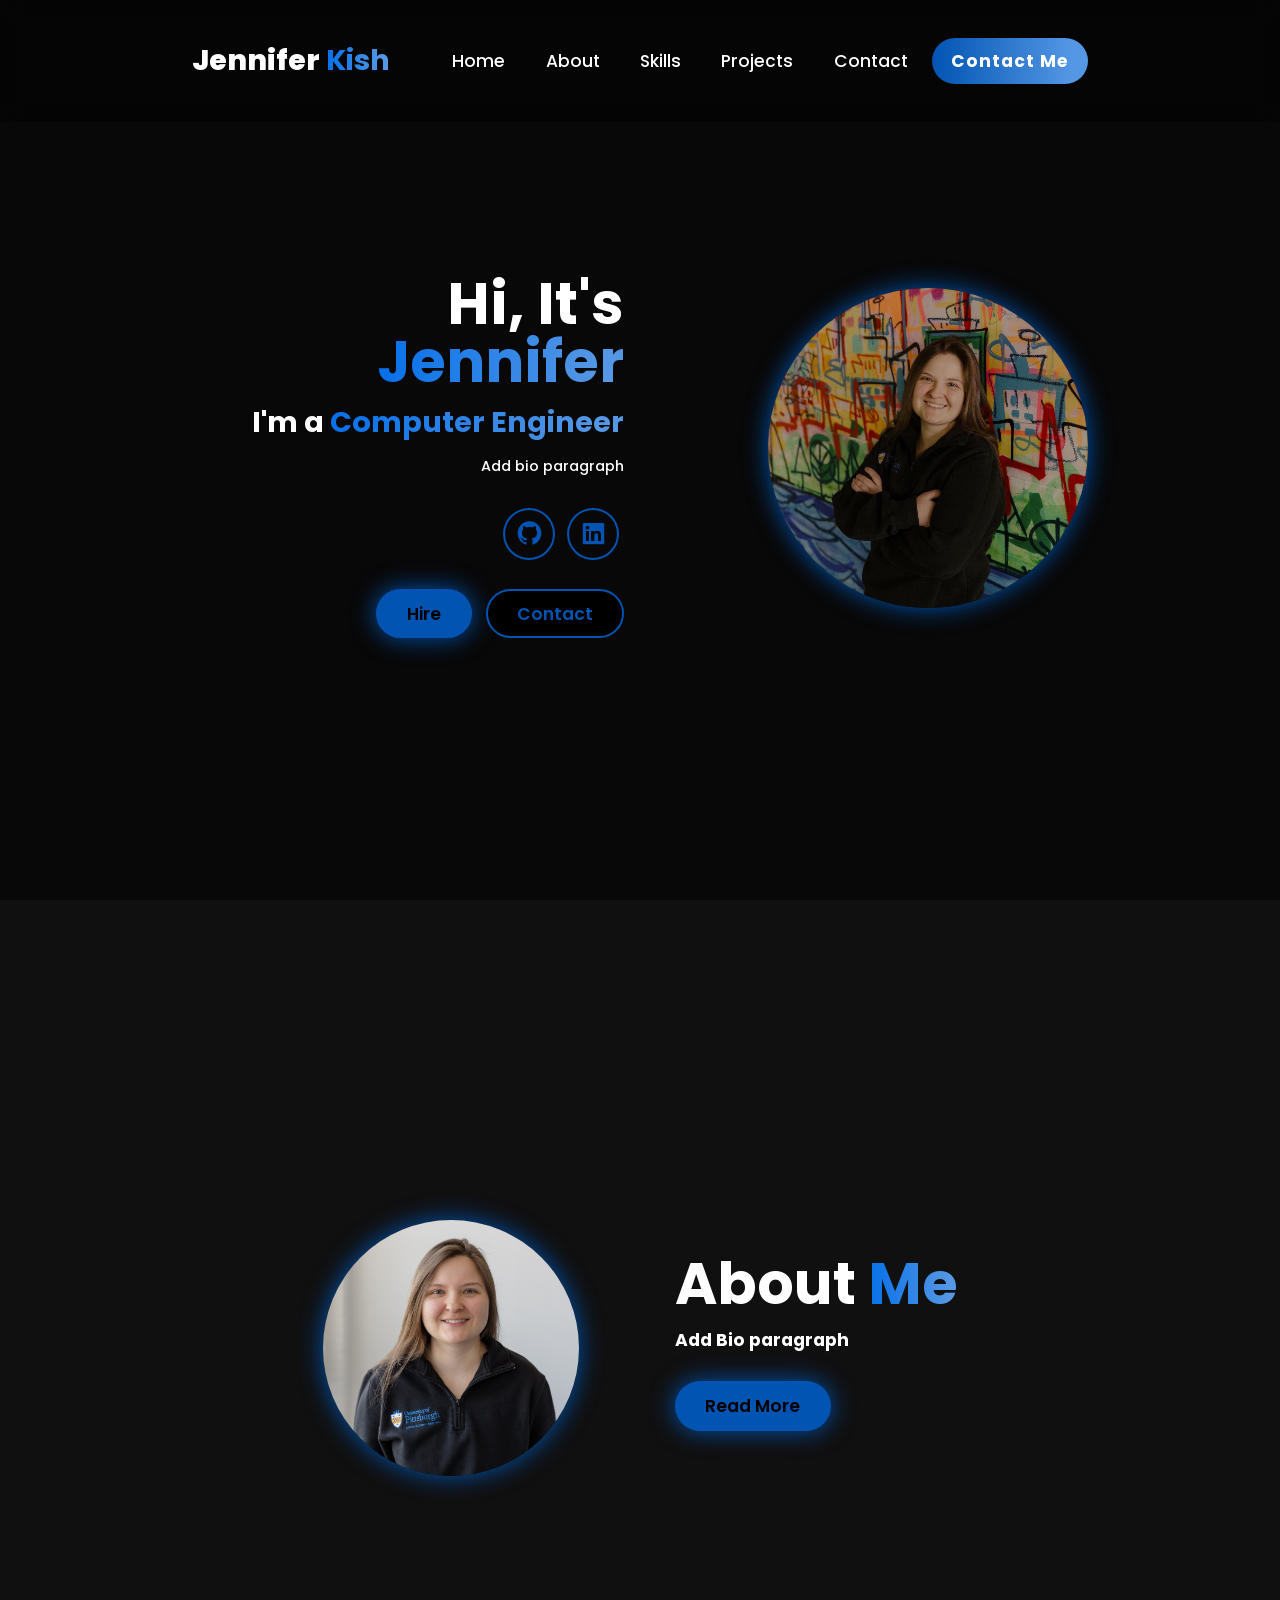
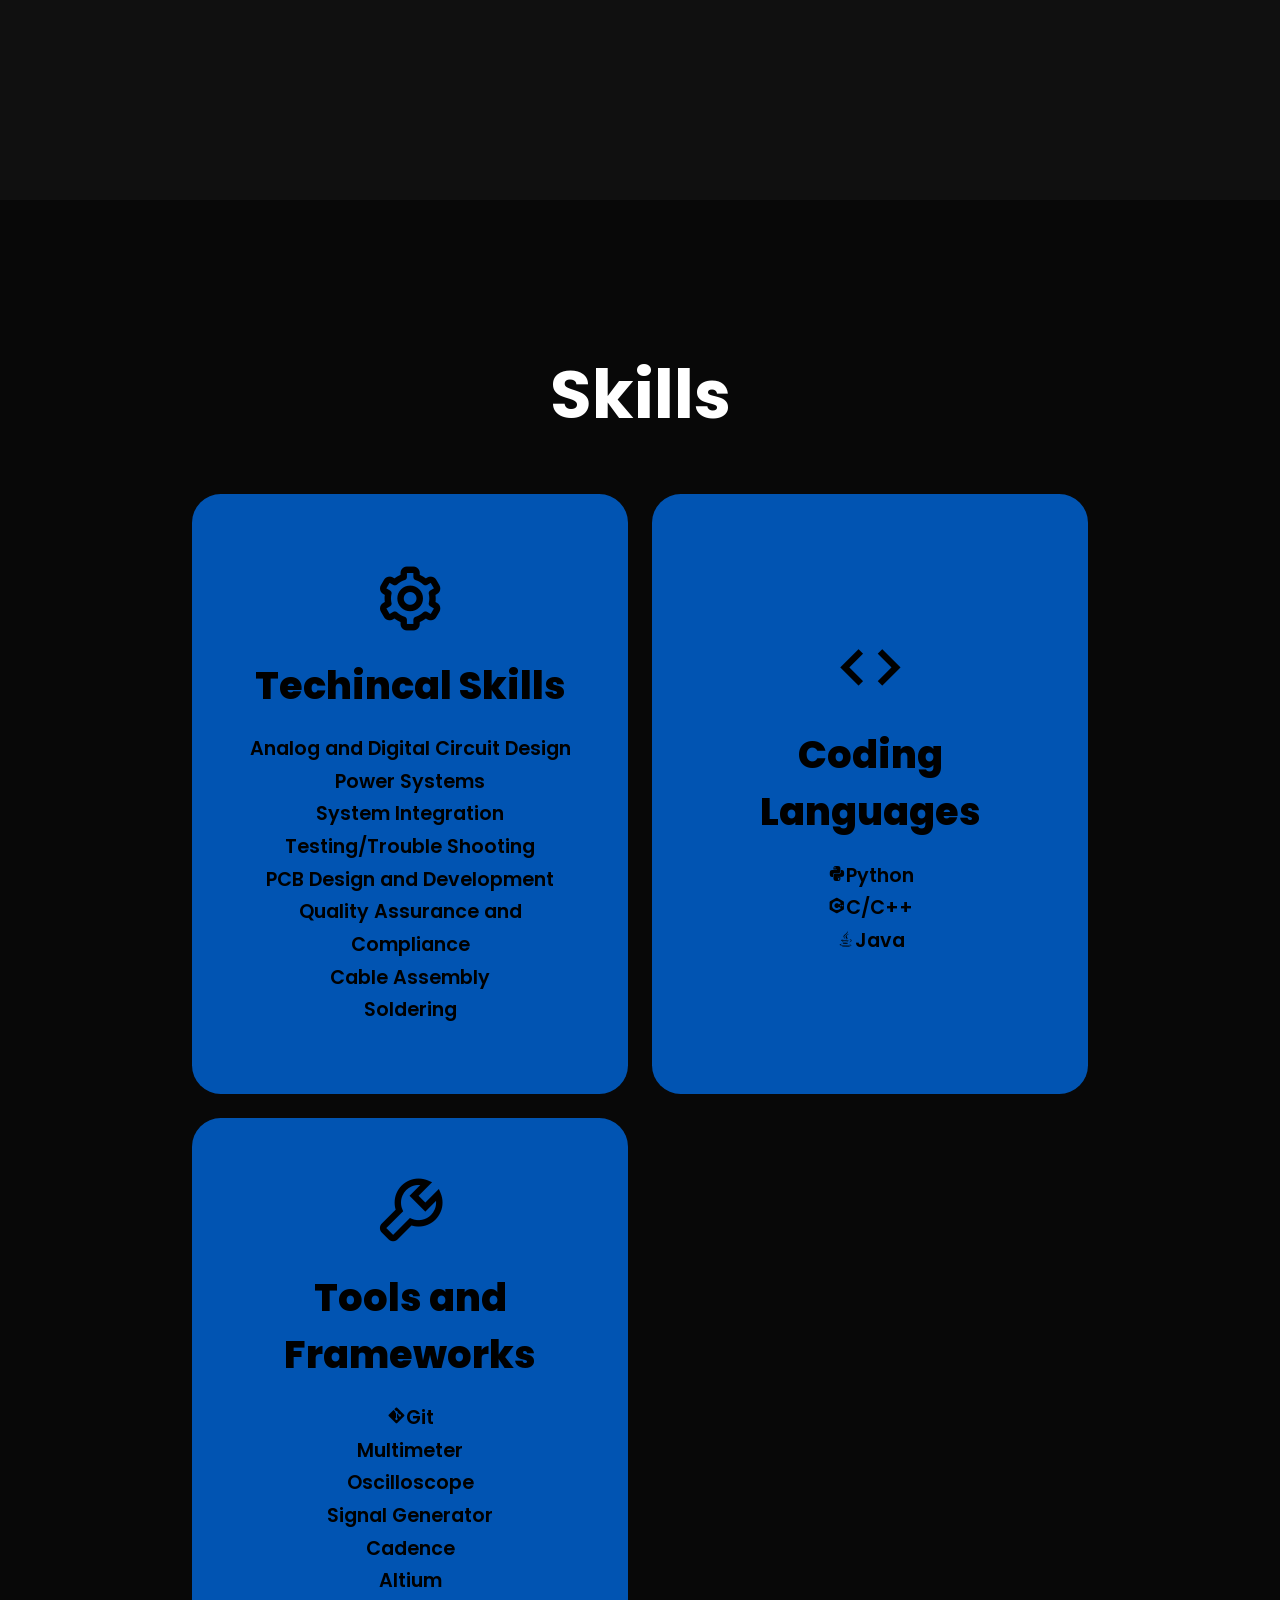
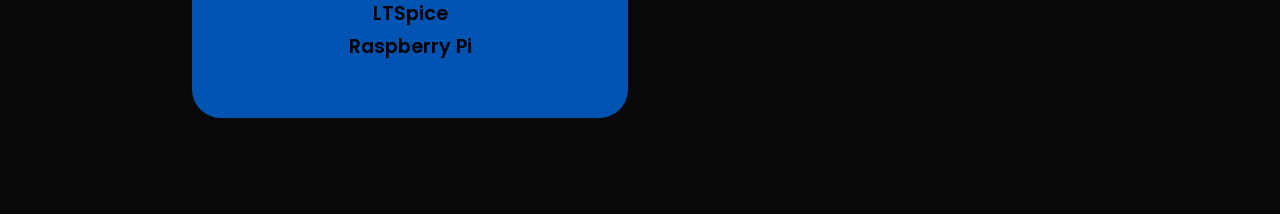
==== index.html @ a71c9233 "test" ====
<!DOCTYPE html>
<html lang="en">
  <head>
    <meta charset="UTF-8" />
    <meta name="viewport" content="width=device-width, initial-scale=1.0" />
    <title>Portfolio Website</title>
    <link rel="stylesheet" href="style.css" />
    <link
      href="https://unpkg.com/boxicons@2.1.4/css/boxicons.min.css"
      rel="stylesheet"
    />
    <link href='https://cdn.boxicons.com/3.0.6/fonts/basic/boxicons.min.css' rel='stylesheet'>
    <link href='https://cdn.boxicons.com/3.0.6/fonts/brands/boxicons-brands.min.css' rel='stylesheet'>
    <link rel="stylesheet" type="text/css" href="https://fonts.googleapis.com/css?family=Poppins" />
  </head>
  <body>

    <header class="header">

        <a href="#home" class="logo">
            Jennifer <span>Kish</span>
        </a>

        <i class="bx bx-menu" id="menu-icon"></i>

        <nav class="navbar">
            <a href="#home">Home</a>
            <a href="#about">About</a>
            <a href="#skills">Skills</a>
            <a href="#projects">Projects</a>
            <a href="#contact">Contact</a>
        </nav>

        <button class="gradient-btn">Contact Me</button>

    </header>

    <section class="home" id="home">
      <div class="home-content">
        <h1>Hi, It's <span>Jennifer</span></h1>
        <h3>
          I'm a <span>Computer Engineer</span>
        </h3>
        <p>Add bio paragraph</p>


        <div class="social-icons">
          <a href="#">
            <i class="bx bxl-github"></i>
          </a>

          <a href="#">
            <i class="bx bxl-linkedin-square"></i>
          </a>
        </div>

        <div class="btn-group">
          <a href="#" class="btn">Hire</a>
          <a href="#contact" class="btn">Contact</a>
        </div>
      </div>

      <div class="home-img">
        <img src="profile.jpeg" alt="">
      </div>

    </section>

    <section class="about" id="about">

      <div class="about-img">
        <img src="image2.JPG" alt="">
      </div>

      <div class="about-content">
        <h2>About <span>Me</span></h2>
        <p>Add Bio paragraph</p>
        <a href="#" class="btn">Read More</a>
      </div>
    </section>

    <section class="skills" id="skills">

      <h2 class="heading">Skills</h2>

      <div class="skills-container">
        <div class="skills-box">
          <div class="skills-info">
            <i class="bx bx-cog"></i>
            <h4>Techincal Skills</h4>
            <p>Analog and Digital Circuit Design</p>
            <p>Power Systems</p>
            <p>System Integration</p>
            <p>Testing/Trouble Shooting</p>
            <p>PCB Design and Development</p>
            <p>Quality Assurance and Compliance</p>
            <p>Cable Assembly</p>
            <p>Soldering</p>
          </div>
        </div>

        <div class="skills-box">
          <div class="skills-info">
            <i class="bx bx-code"></i>
            <h4>Coding Languages</h4>
            <p><ip class="bx bxl-python"></ip>Python</p>
            <p><ip class="bx bxl-c-plus-plus"></ip>C/C++</p>
            <p><ip class="bx bxl-java"></ip>Java</p>
          </div>
        </div>

        <div class="skills-box">
          <div class="skills-info">
            <i class="bx bx-wrench"></i>
            <h4>Tools and Frameworks</h4>
            <p><ip class="bx bxl-git"></ip>Git</p>
            <p><ip class="bx bx-bolt-square"></ip>Multimeter</p>
            <p><ip class="bx bx-waveform"></ip>Oscilloscope</p>
            <p><ip class="bx bx-sine-wave"></ip>Signal Generator</p>
            <p><ip class="bx bx-circuit-board"></ip>Cadence</p>
            <p><ip class="bx bx-circuit-board"></ip>Altium</p>
            <p><ip class="bx bxs-play"></ip>LTSpice</p>
            <p><ip class="bx bxl-raspberry"></ip>Raspberry Pi</p>
          </div>
        </div>

      </div>
    </section>

    <script src="script.js"></script>
  </body>
</html>
---- style.css ----
* {
  margin: 0;
  padding: 0;
  box-sizing: border-box;
  text-decoration: none;
  scroll-behavior: smooth;
  font-family: "Poppins";
  font-weight: bold;
}
:root {
  --bg-color: #080808;
  --second-bg-color: #101010;
  --text-color: white;
  --main-color: #0154b2;
}
html {
  font-size: 60%;
  overflow-x: hidden;
}
body{
    background: var(--bg-color);
    color: var(--text-color);
}

.header{
    position: fixed;
    width: 100%;
    top: 0;
    left: 0;
    padding: 4rem 15%;
    background: rgba(0, 0, 0, 0.3);
    backdrop-filter: blur(10px);
    display: flex;
    justify-content: space-between;
    align-items: center;
    z-index: 1000;
}

#menu-icon{
    font-size: 3.5rem;
    color: var(--main-color);
    display: none;
}

.logo{
    font-size: 3rem;
    color: var(--text-color);
    font-weight: 800;
    cursor: pointer;
    transition: 0.3s ease-in-out;
}

.logo:hover{
    transform: scale(1.1);
}

span{
    background: linear-gradient(
        270deg,
        #5497e4 10%,
        #0670e9 100%
    );
    background-clip: text;
    color: transparent;
}

.navbar a{
    font-size: 1.8rem;
    color: var(--text-color);
    margin-left: 4rem;
    font-weight: 500;
    transition: 0.3s ease-in-out;
    border-bottom: 3px solid transparent;
}

.navbar a:hover{
    color: var(--main-color);
    border-bottom: 3px solid var(--main-color);
}

.gradient-btn{
    font-size: 1.8rem;
    padding: 1rem 2rem;
    border-radius: 3rem;
    background: linear-gradient(
        270deg,
        #5497e4 10%,
        #0154b2 100%
    );
    letter-spacing: 1px;
    cursor: pointer;
    transition: 0.3s ease-in-out;
    color: white;
    border: none;
    text-wrap: nowrap;
}

.gradient-btn:hover{
    transform: scale(1.05);
}


section{
    min-height: 100vh;
    padding: 10rem 15%;
}

.home{
    display: flex;
    align-items: center;
    justify-content: center;
    gap: 15rem;
}

.home-content{
    display: flex;
    flex-direction: column;
    align-items: flex-end;
    text-align: right;
}

.home-content h1{
    font-size: 6rem;
    font-weight: 700;
    margin-top: 1.5rem;
    line-height: 1;
}

.home-content h3{
    margin: 1rem 0;
    font-size: 3rem;
}

.home-content p{
    font-size: 1.5rem;
    font-weight: 500;
    line-height: 1.8;
}

.home-img img{
    width: 25vw;
    border-radius: 50%;
    box-shadow: 0 0 25px var(--main-color);
    transition: 0.4s ease-in-out;
}

.home-img img:hover{
    box-shadow: 0 0 25px var(--main-color),
                0 0 50px var(--main-color),
                0 0 100px var(--main-color);
}

.social-icons a{
    display: inline-flex;
    justify-content: center;
    align-items: center;
    font-size: 3rem;
    padding: 1rem;
    background: transparent;
    border: 2px solid var(--main-color);
    border-radius: 50%;
    color: var(--main-color);
    margin: 3rem 0.5rem;
    transition: 0.3s ease-in-out;
}

.social-icons a:hover{
    color: var(--main-color);
    background-color: var(--main-color);
    transform: scale(1.2)translate(-5px);
    box-shadow: 0 0 25px var(--main-color);
}

.btn-group{
    display: flex;
    gap: 1.5rem;
}

.btn{
    display: inline-block;
    padding: 1rem 3rem;
    background-color: var(--main-color);
    box-shadow: 0 0 25px var(--main-color);
    border-radius: 3rem;
    font-size: 1.8rem;
    color: black;
    border: 2px solid transparent;
    font-weight: 600;
    transition: 0.3s ease-in-out;
}

.btn:hover{
    transform: scale(1.05);
    box-shadow: 0 0 25px var(--main-color),
                0 0 50px var(--main-color);
}

.btn-group a:nth-of-type(2){
    background-color: black;
    color: var(--main-color);
    border: 2px solid var(--main-color);
    box-shadow: 0 0 25px transparent;
}

.btn-groupa:nth-of-type(2):hover{
    box-shadow: 0 0 25px var(--main-color);
    background-color: var(--main-color);
    color: black;
}

.about{
    display: flex;
    justify-content: center;
    align-items: center;
    gap: 10rem;
    background-color: var(--second-bg-color);

}

.about-img img{
    width: 20vw;
    border-radius: 50%;
    box-shadow: 0 0 25px var(--main-color);
    transition: 0.4s ease-in-out;
}

.about-img img:hover{
    box-shadow: 0 0 25px var(--main-color),
                0 0 50px var(--main-color),
                0 0 100px var(--main-color);
}

.about-content h2{
    font-size: 6rem;
    text-align: left;
}

.about-content p{
    font-size: 1.8rem;
}

.about-content .btn{
    margin: 3rem 0;
}

::-webkit-scrollbar{
    width: 15px;
}

::-webkit-scrollbar-thumb{
    background-color: var(--main-color);
}

::-webkit-scrollbar-track{
    background-color: var(--bg-color);
}

.heading{
    text-align: center;
    font-size: 7rem;
    margin: 5rem 0;
}

.skills{
    background-color: var(--bg-color);
    color: black;
}

.skills h2{
    color: var(--text-color);
}

.skills-container{
    display: grid;
    grid-template-columns: repeat(auto-fit, minmax(300px, 1fr));
    align-items: center;
    gap: 2.5rem;
}

.skills-box{
    display: flex;
    justify-content: center;
    align-items: center;
    background-color: var(--main-color);
    height: 600px;
    border-radius: 3rem;
    cursor: pointer;
    border: 5px solid transparent;
    transition: 0.4s ease-in-out;
}

.skills-box:hover{
    background: var(--second-bg-color);
    color: var(--main-color);
    border: 5px solid var(--main-color);
    transform: scale(1.03);
}

.skills-info{
    display: flex;
    flex-direction: column;
    text-align: center;
    justify-content: center;
    align-items: center;
    padding: 5rem;
}

.skills-info h4{
    font-size: 4rem;
    margin: 2rem 0;
    font-weight: 800;
}

.skills-info p{
    font-size: 2rem;
    font-weight: 600;
    line-height: 1.7;
}

.skills-info i{
    font-size: 8rem;
}

.skills-info ip{
    font-size: 2rem;
}
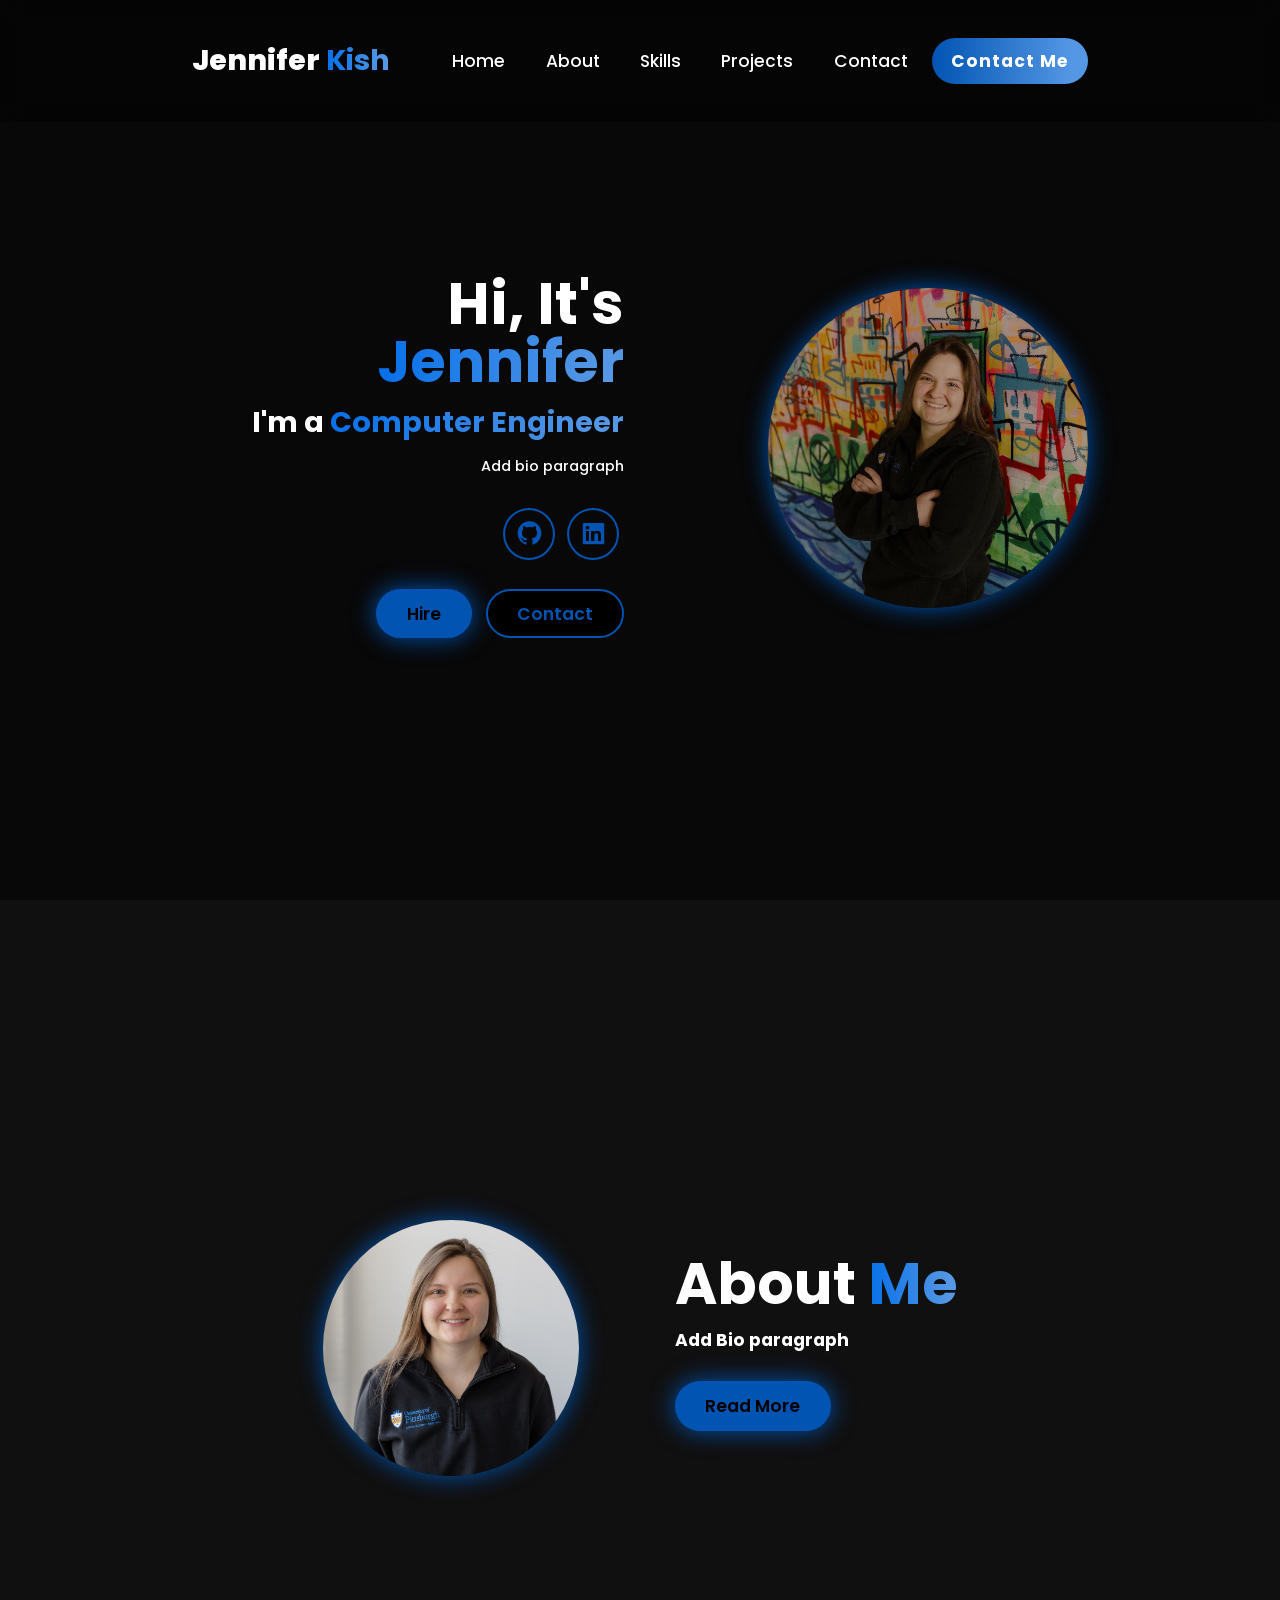
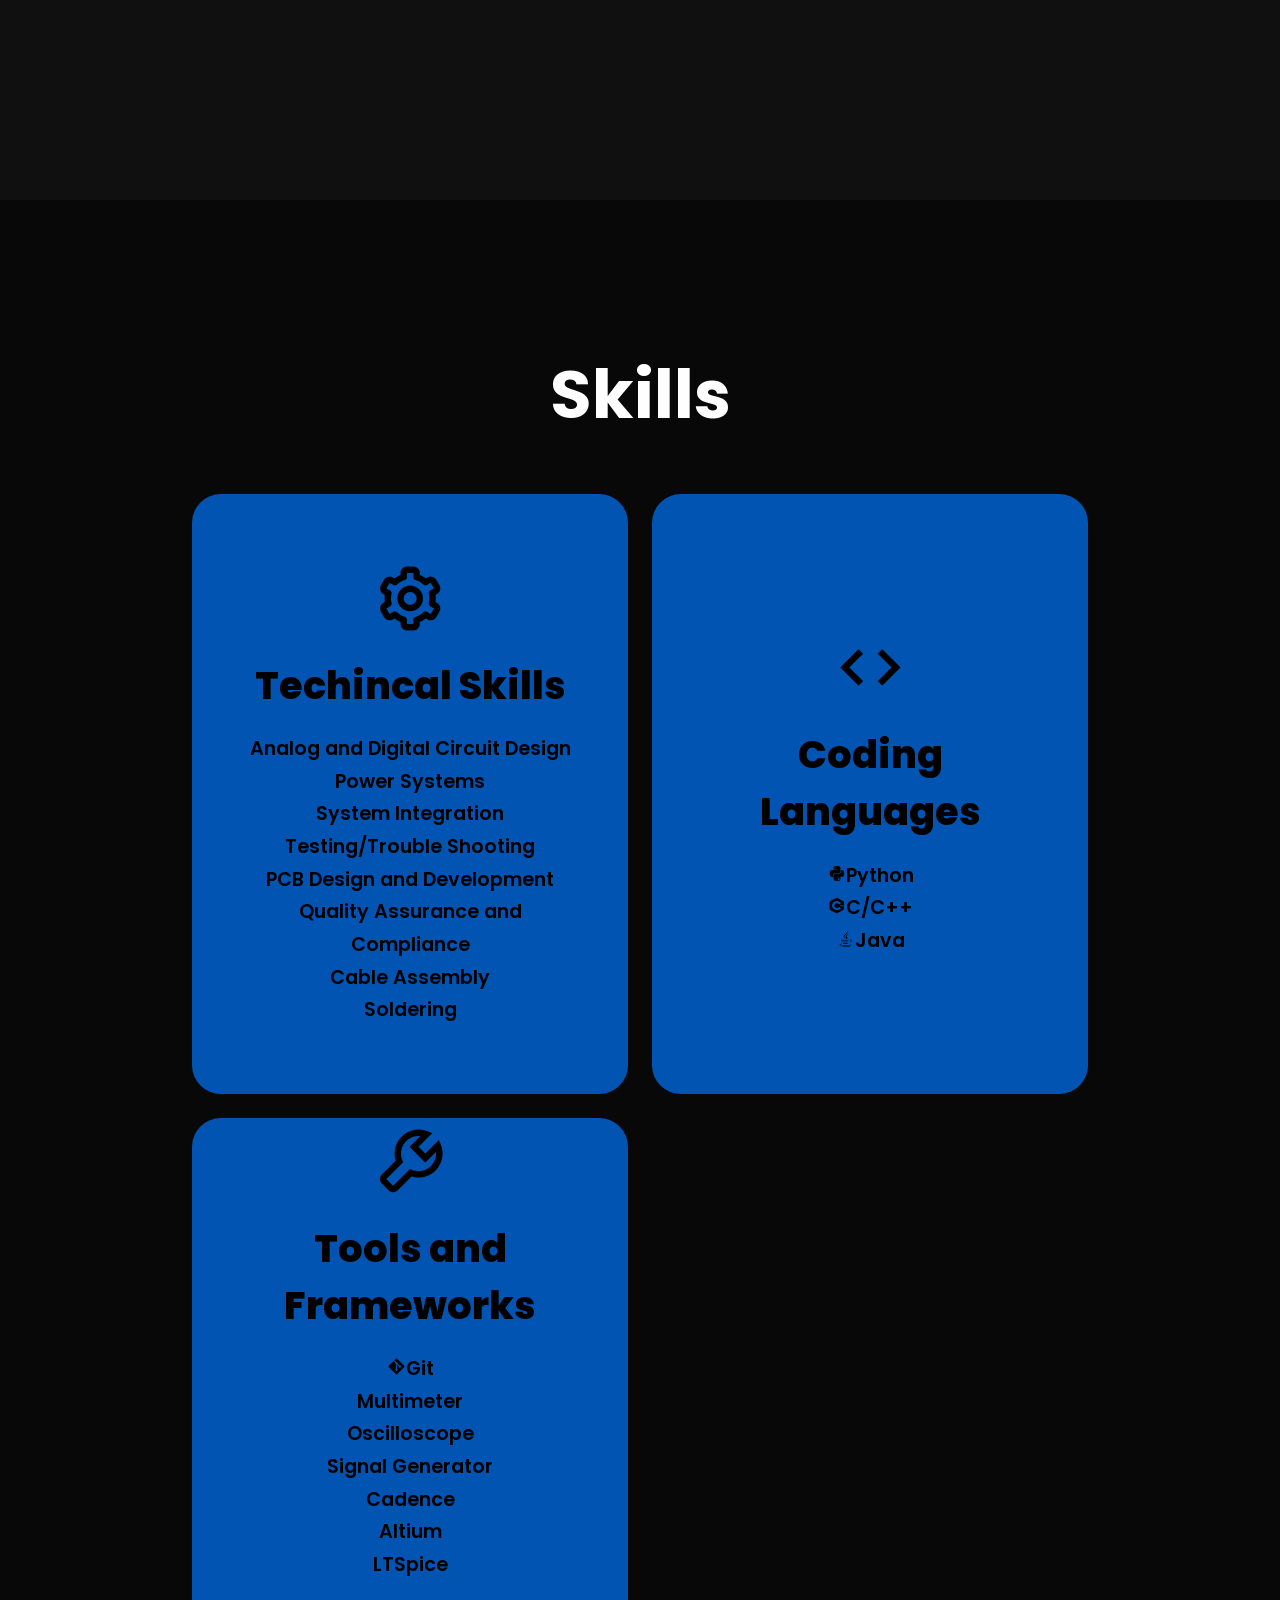
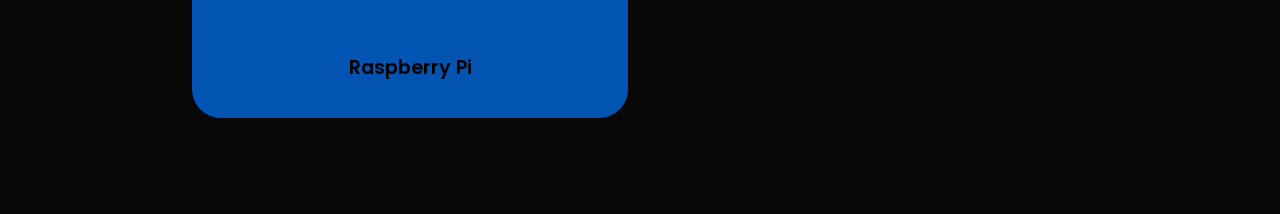
==== commit 41971b0f: "icon" ====
--- a/index.html
+++ b/index.html
@@ -120,7 +120,7 @@
             <p><ip class="bx bx-circuit-board"></ip>Cadence</p>
             <p><ip class="bx bx-circuit-board"></ip>Altium</p>
             <p><ip class="bx bxs-play"></ip>LTSpice</p>
-            <p><ip class="bx bxl-raspberry"></ip>Raspberry Pi</p>
+            <p><i class="bxl bx-rasberry-pi"></i>Raspberry Pi</p>
           </div>
         </div>
 
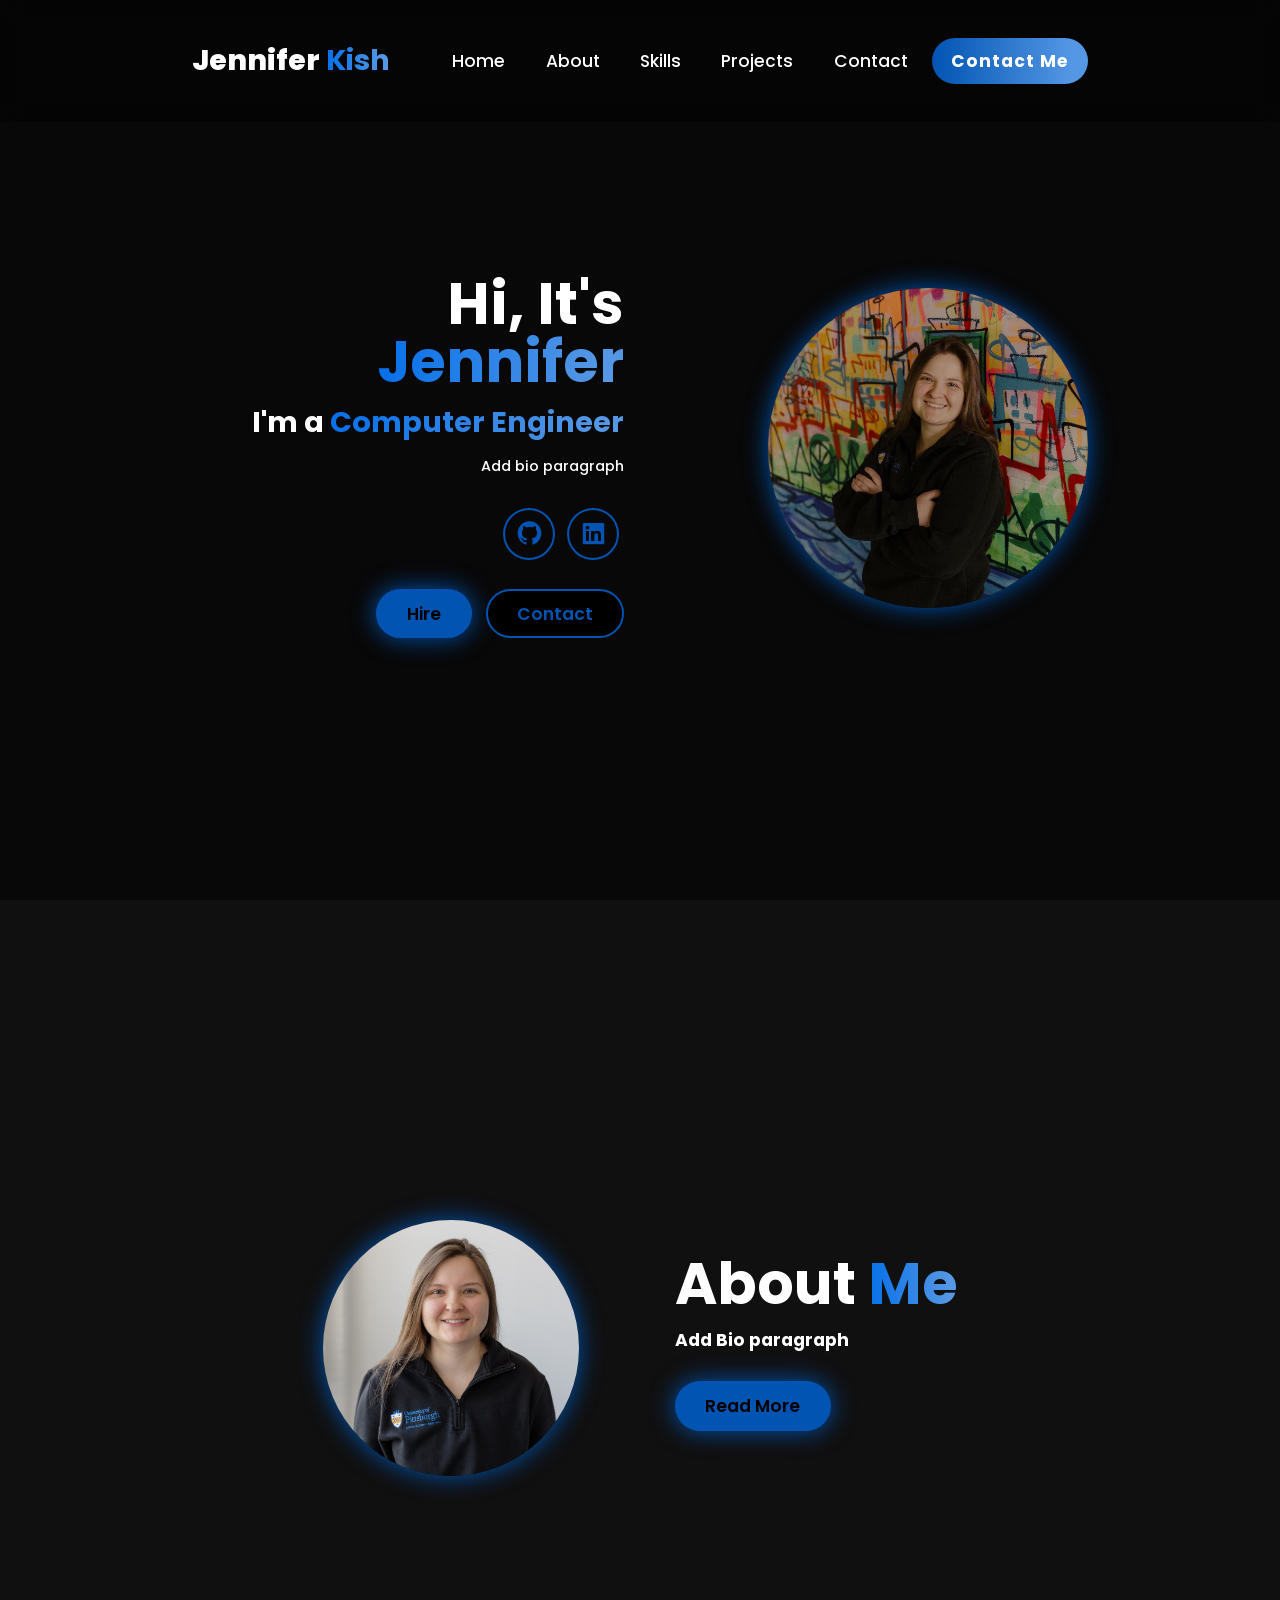
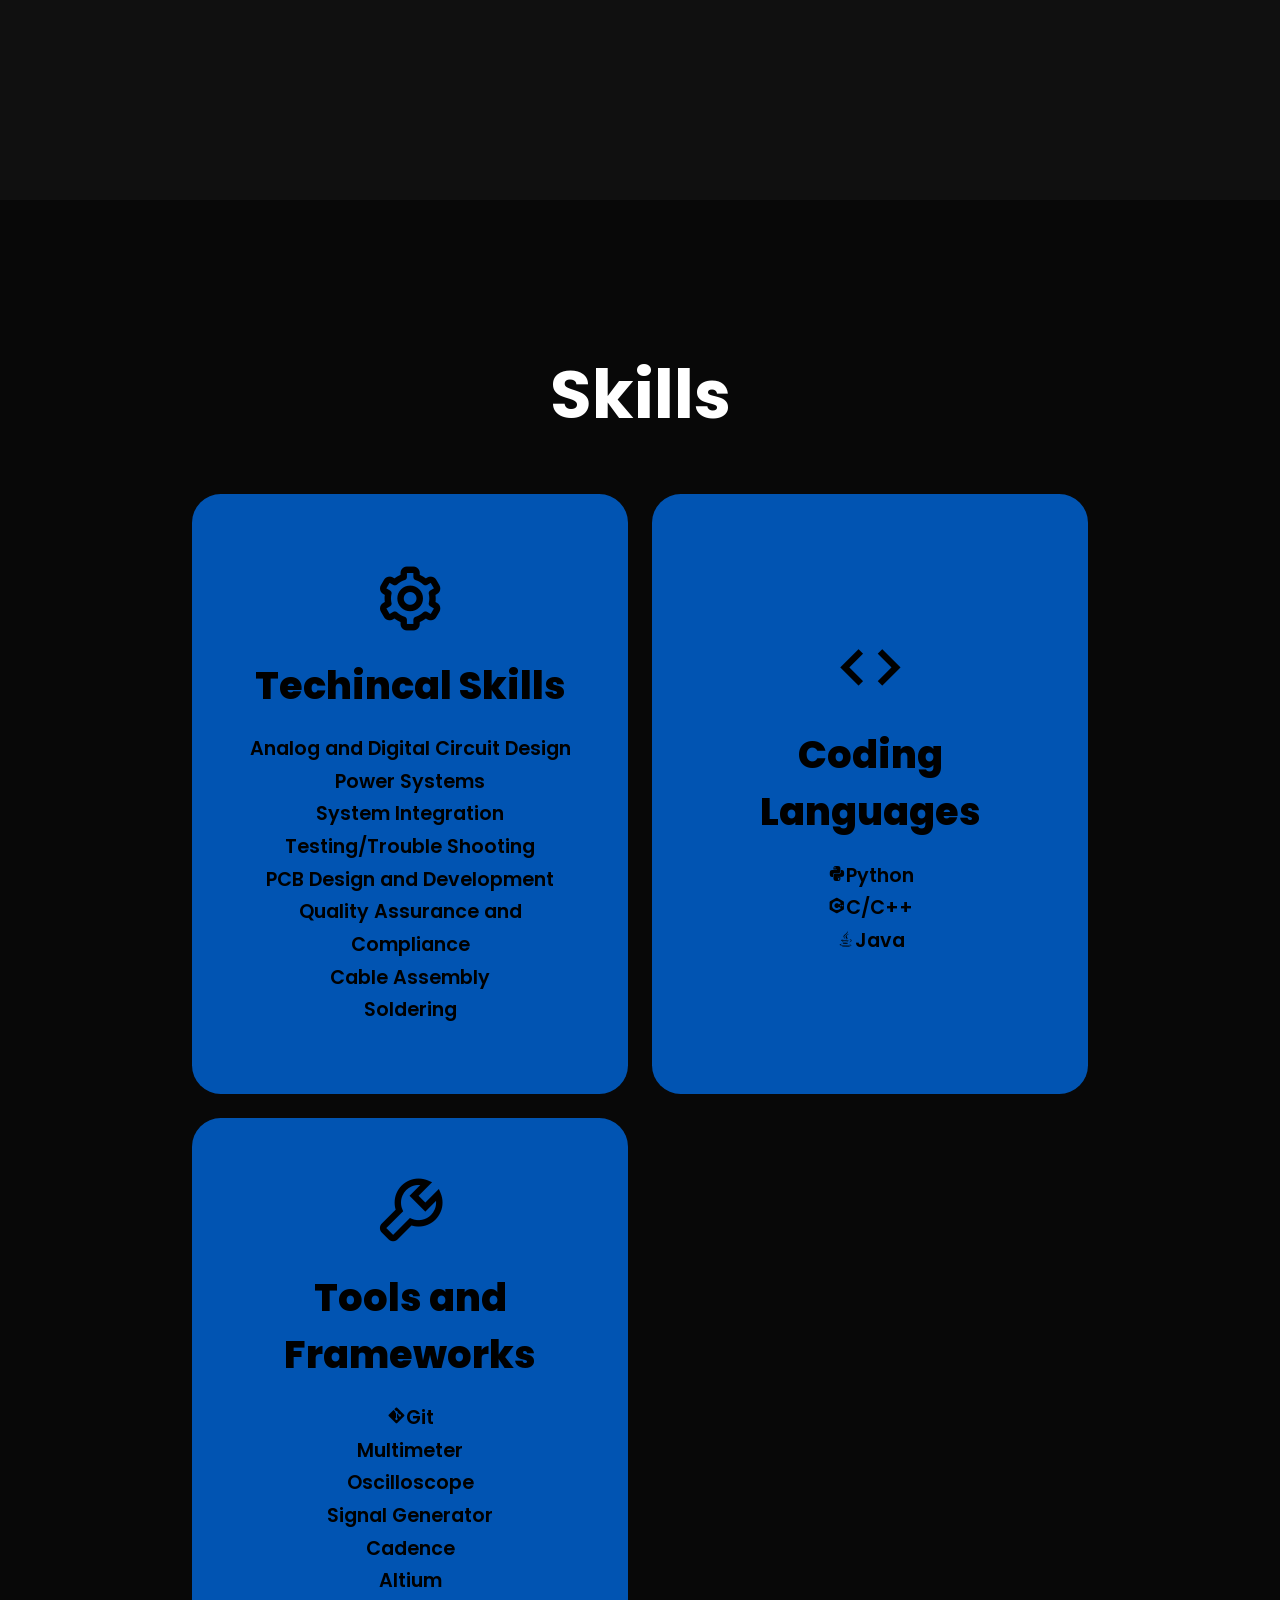
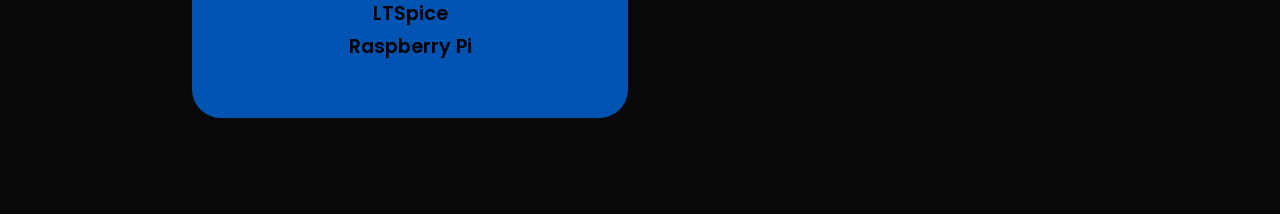
==== commit 1086ae1d: "pi icon" ====
--- a/index.html
+++ b/index.html
@@ -120,7 +120,7 @@
             <p><ip class="bx bx-circuit-board"></ip>Cadence</p>
             <p><ip class="bx bx-circuit-board"></ip>Altium</p>
             <p><ip class="bx bxs-play"></ip>LTSpice</p>
-            <p><i class="bxl bx-rasberry-pi"></i>Raspberry Pi</p>
+            <p><ip class="bxl bx-rasberry-pi"></ip>Raspberry Pi</p>
           </div>
         </div>
 
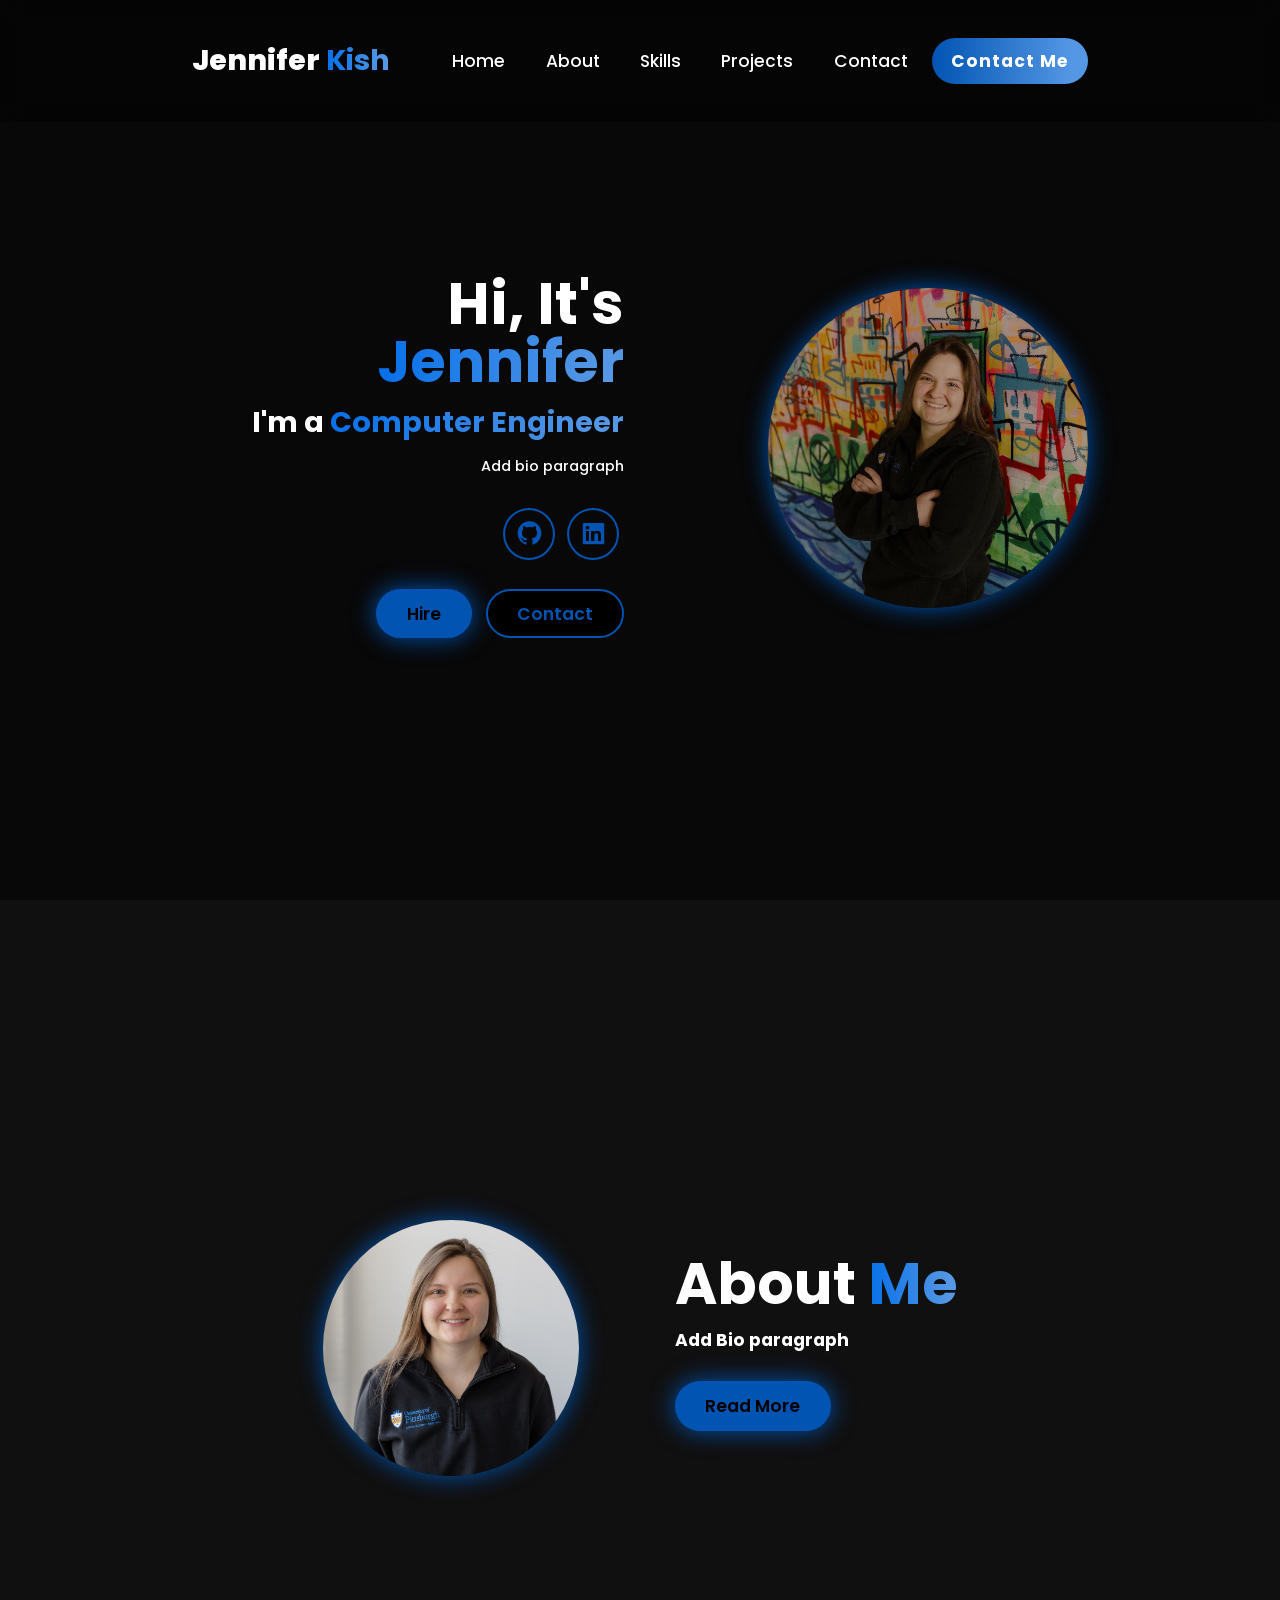
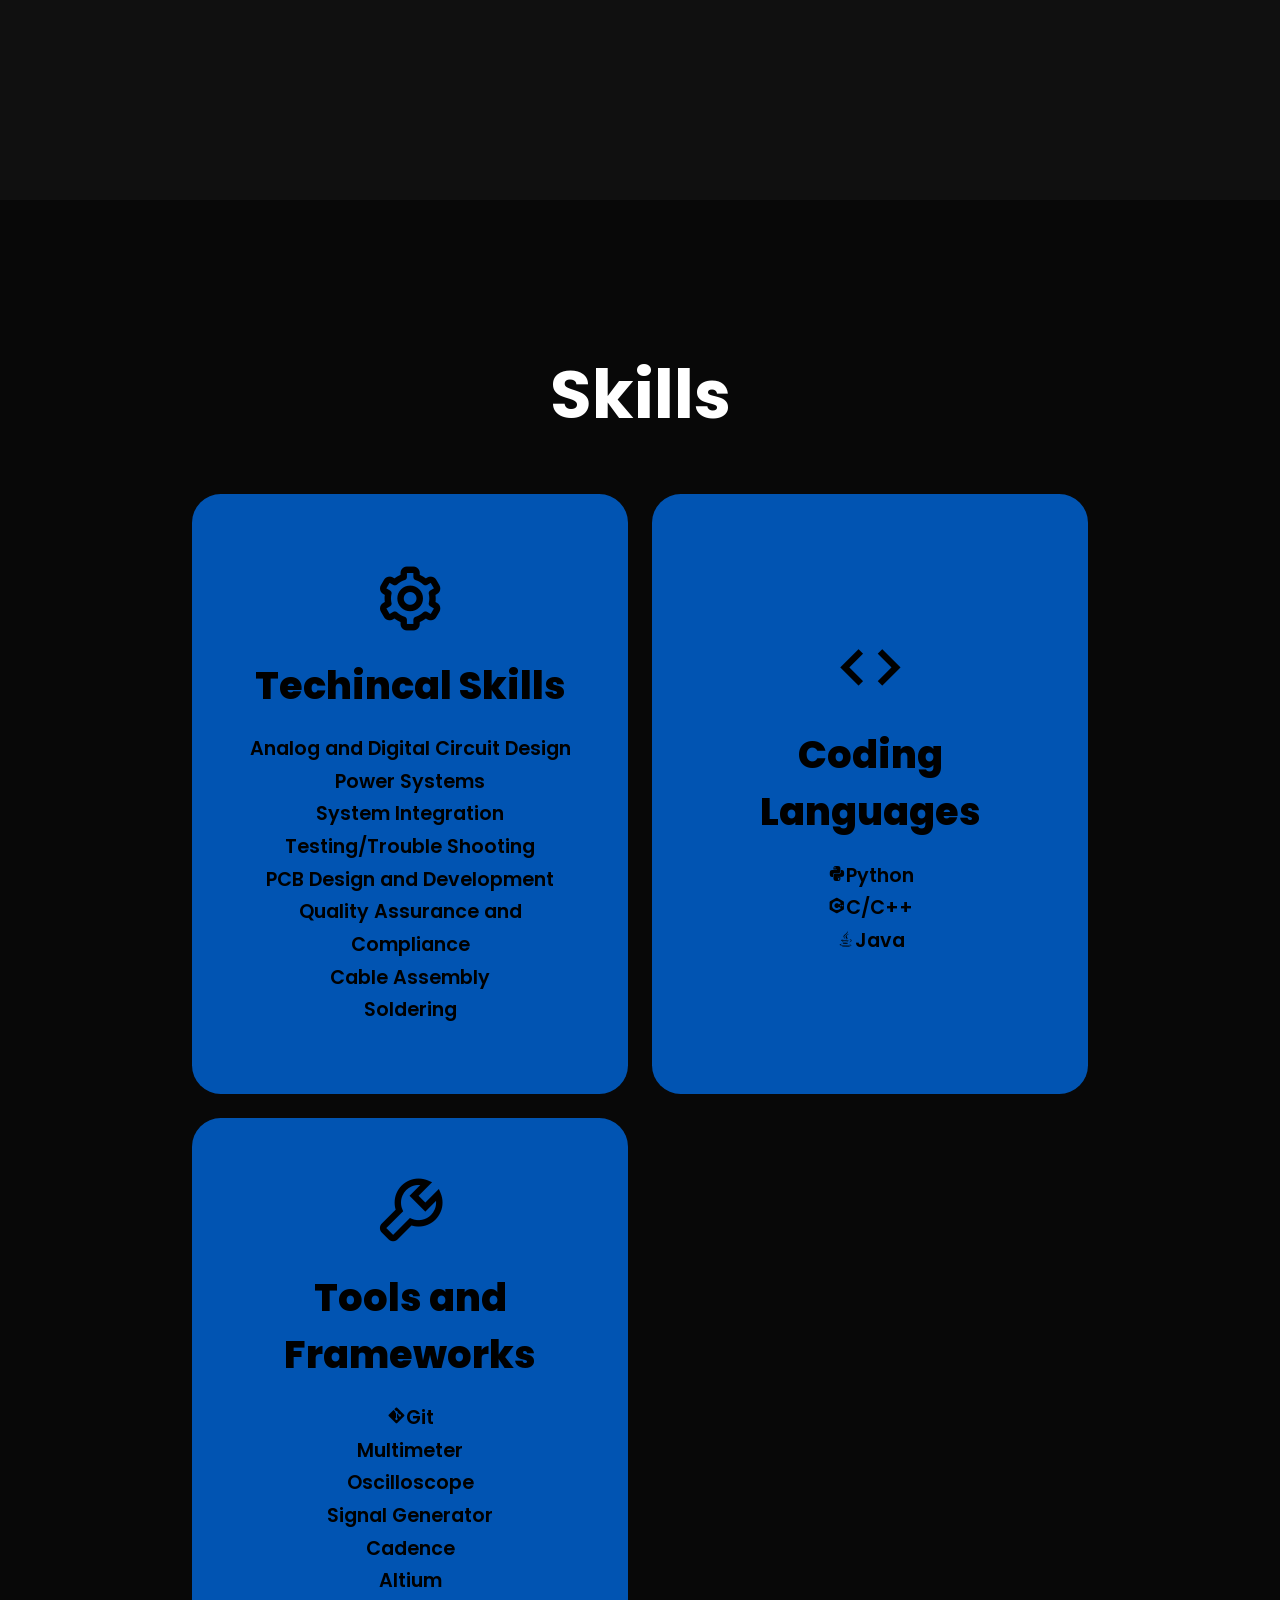
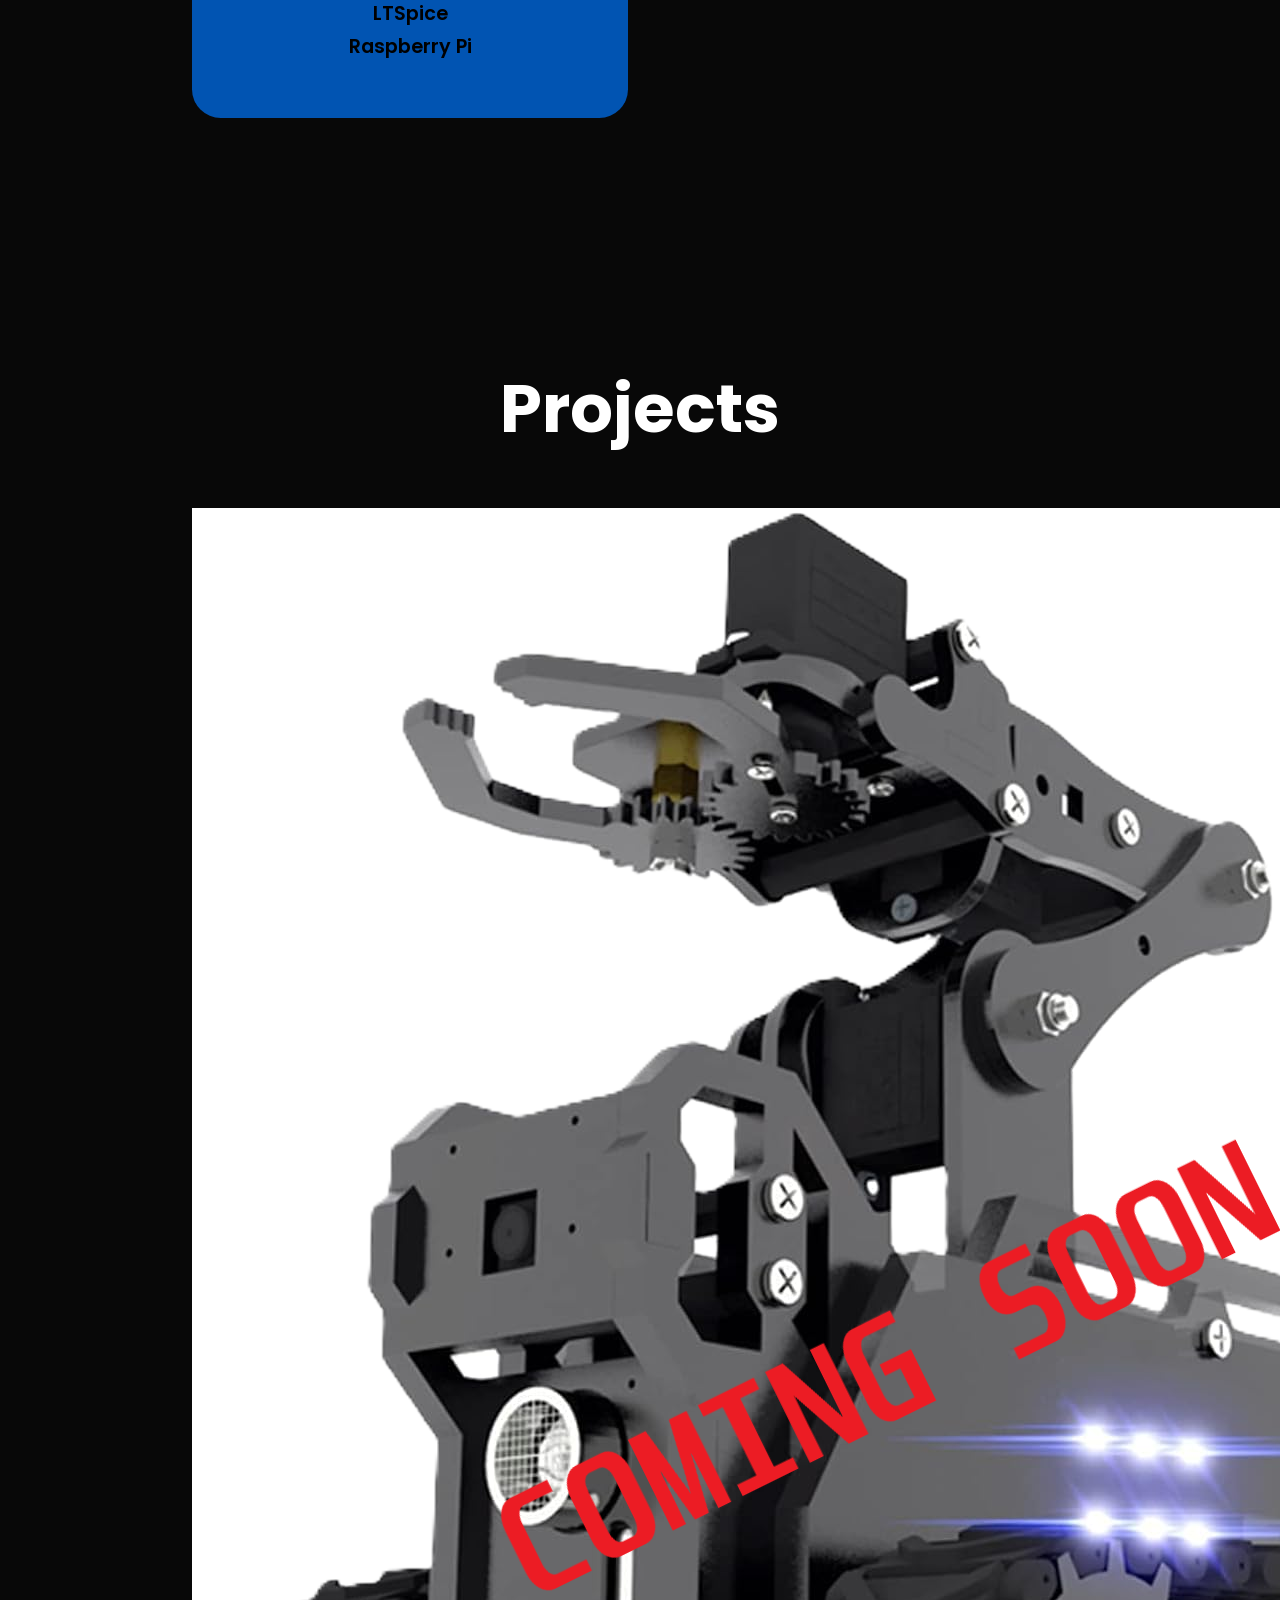
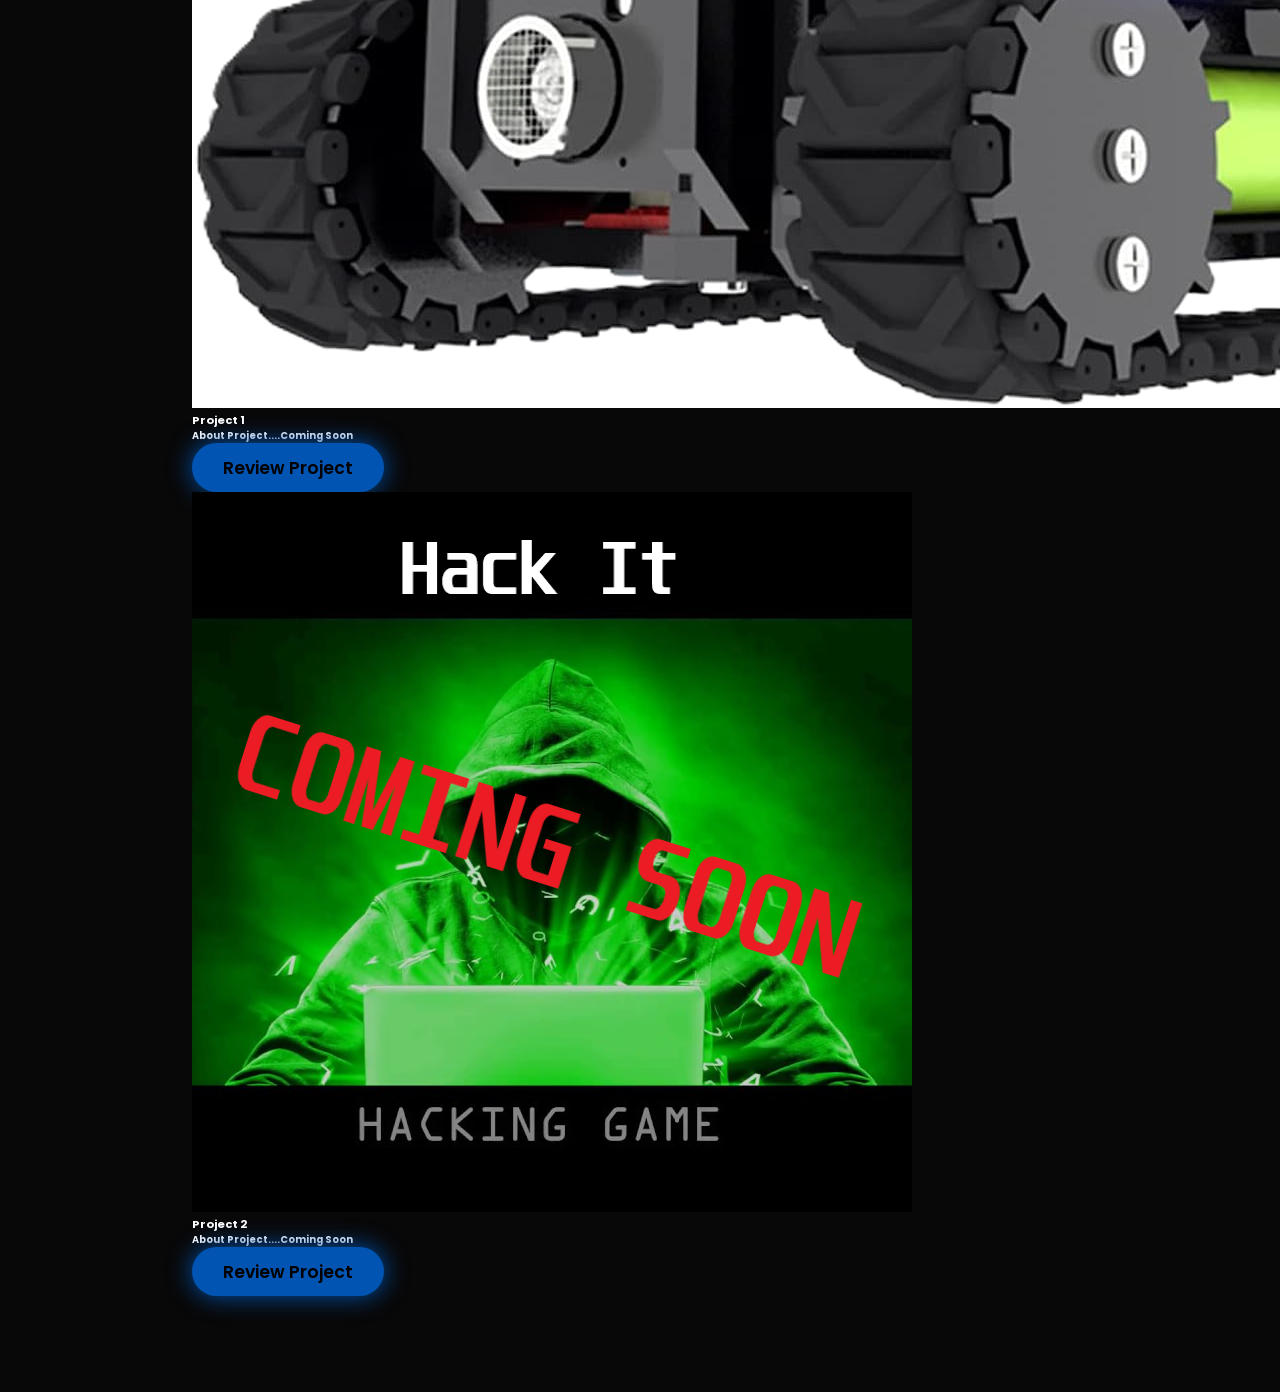
==== commit 221e56bd: "Projects" ====
--- a/index.html
+++ b/index.html
@@ -123,9 +123,34 @@
             <p><ip class="bxl bx-rasberry-pi"></ip>Raspberry Pi</p>
           </div>
         </div>
-
       </div>
     </section>
+
+    <section class="projects" id="projects">
+
+      <h2 class="heading">Projects</h2>
+      <div class="projects-box">
+
+        <div class="project-card">
+          <img src="project1.1.png" alt="">
+
+          <h3>Project 1</h3>
+          <p>About Project....Coming Soon</p>
+          <div class="btn">Review Project</div>
+        </div>
+
+        <div class="project-card">
+          <img src="project2.png" alt="">
+
+          <h3>Project 2</h3>
+          <p>About Project....Coming Soon</p>
+          <div class="btn">Review Project</div>
+        </div>
+      </div>
+    </section>
+
+
+
 
     <script src="script.js"></script>
   </body>
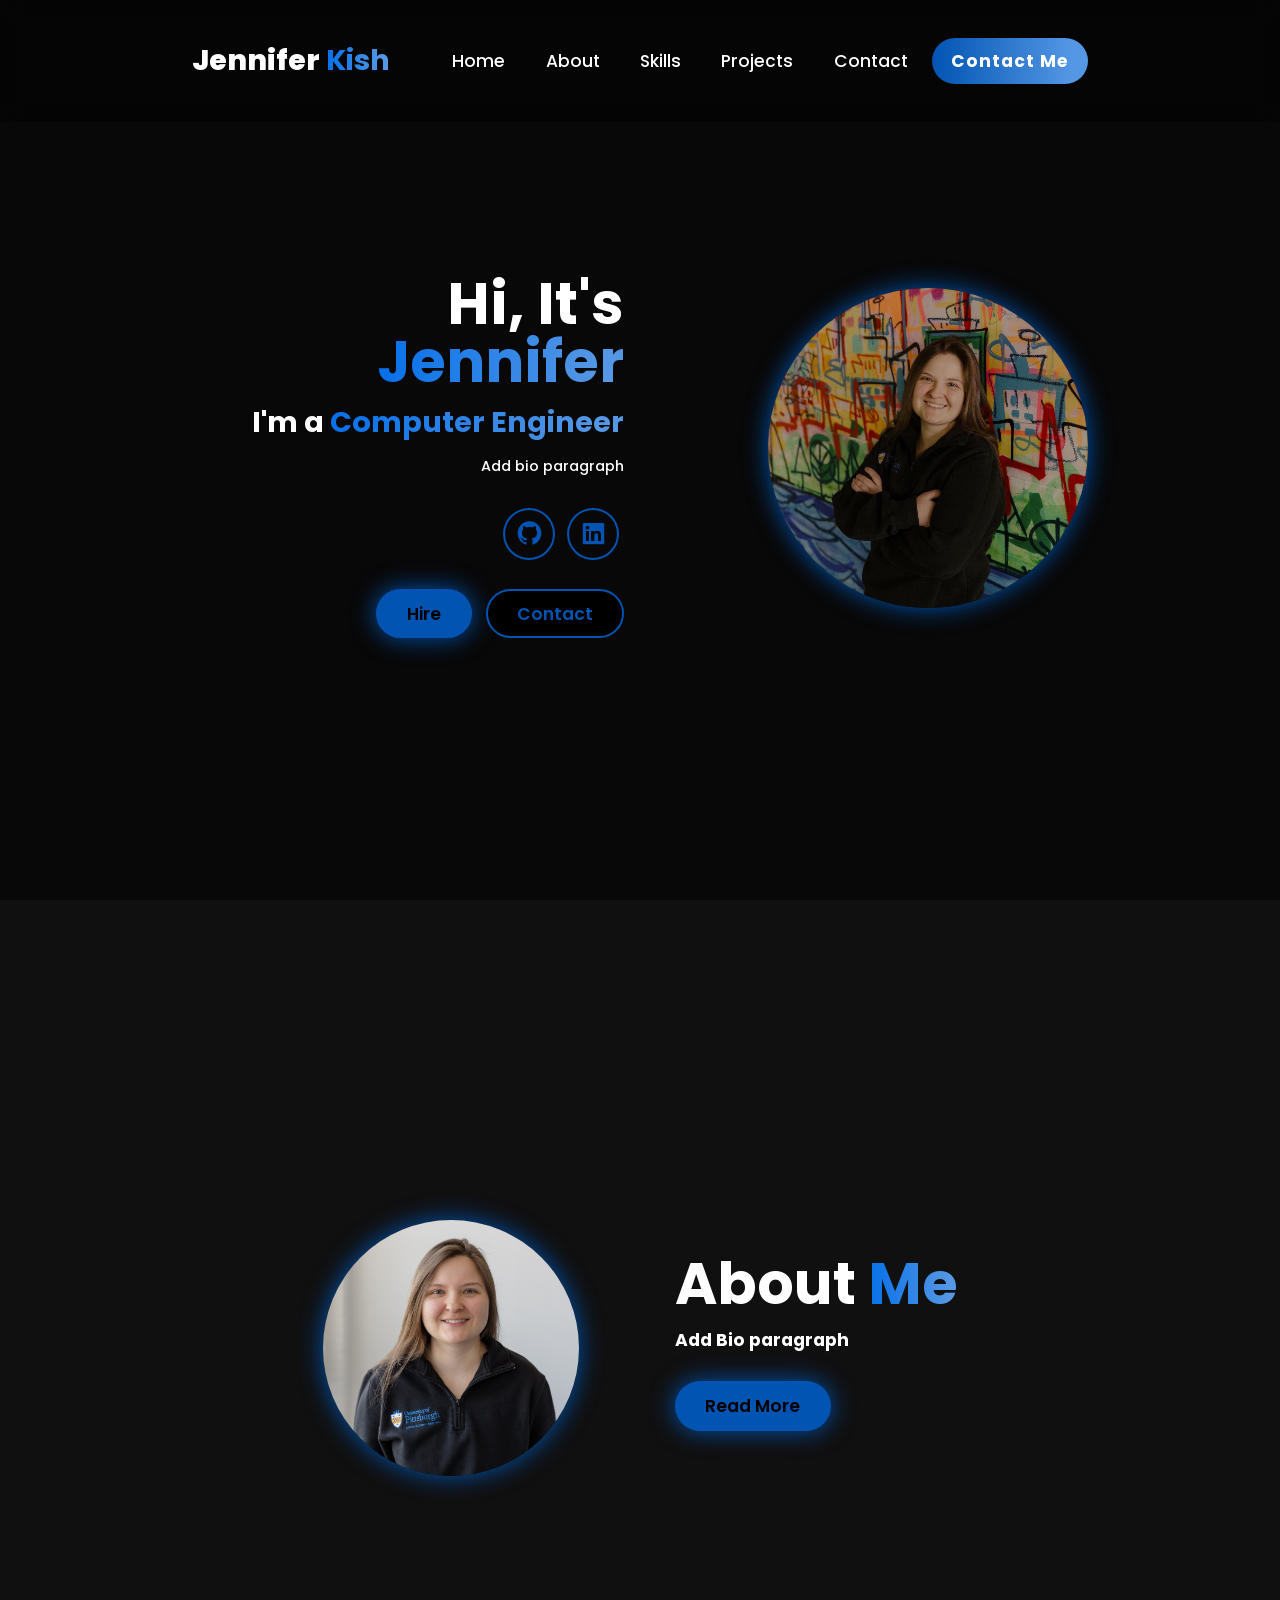
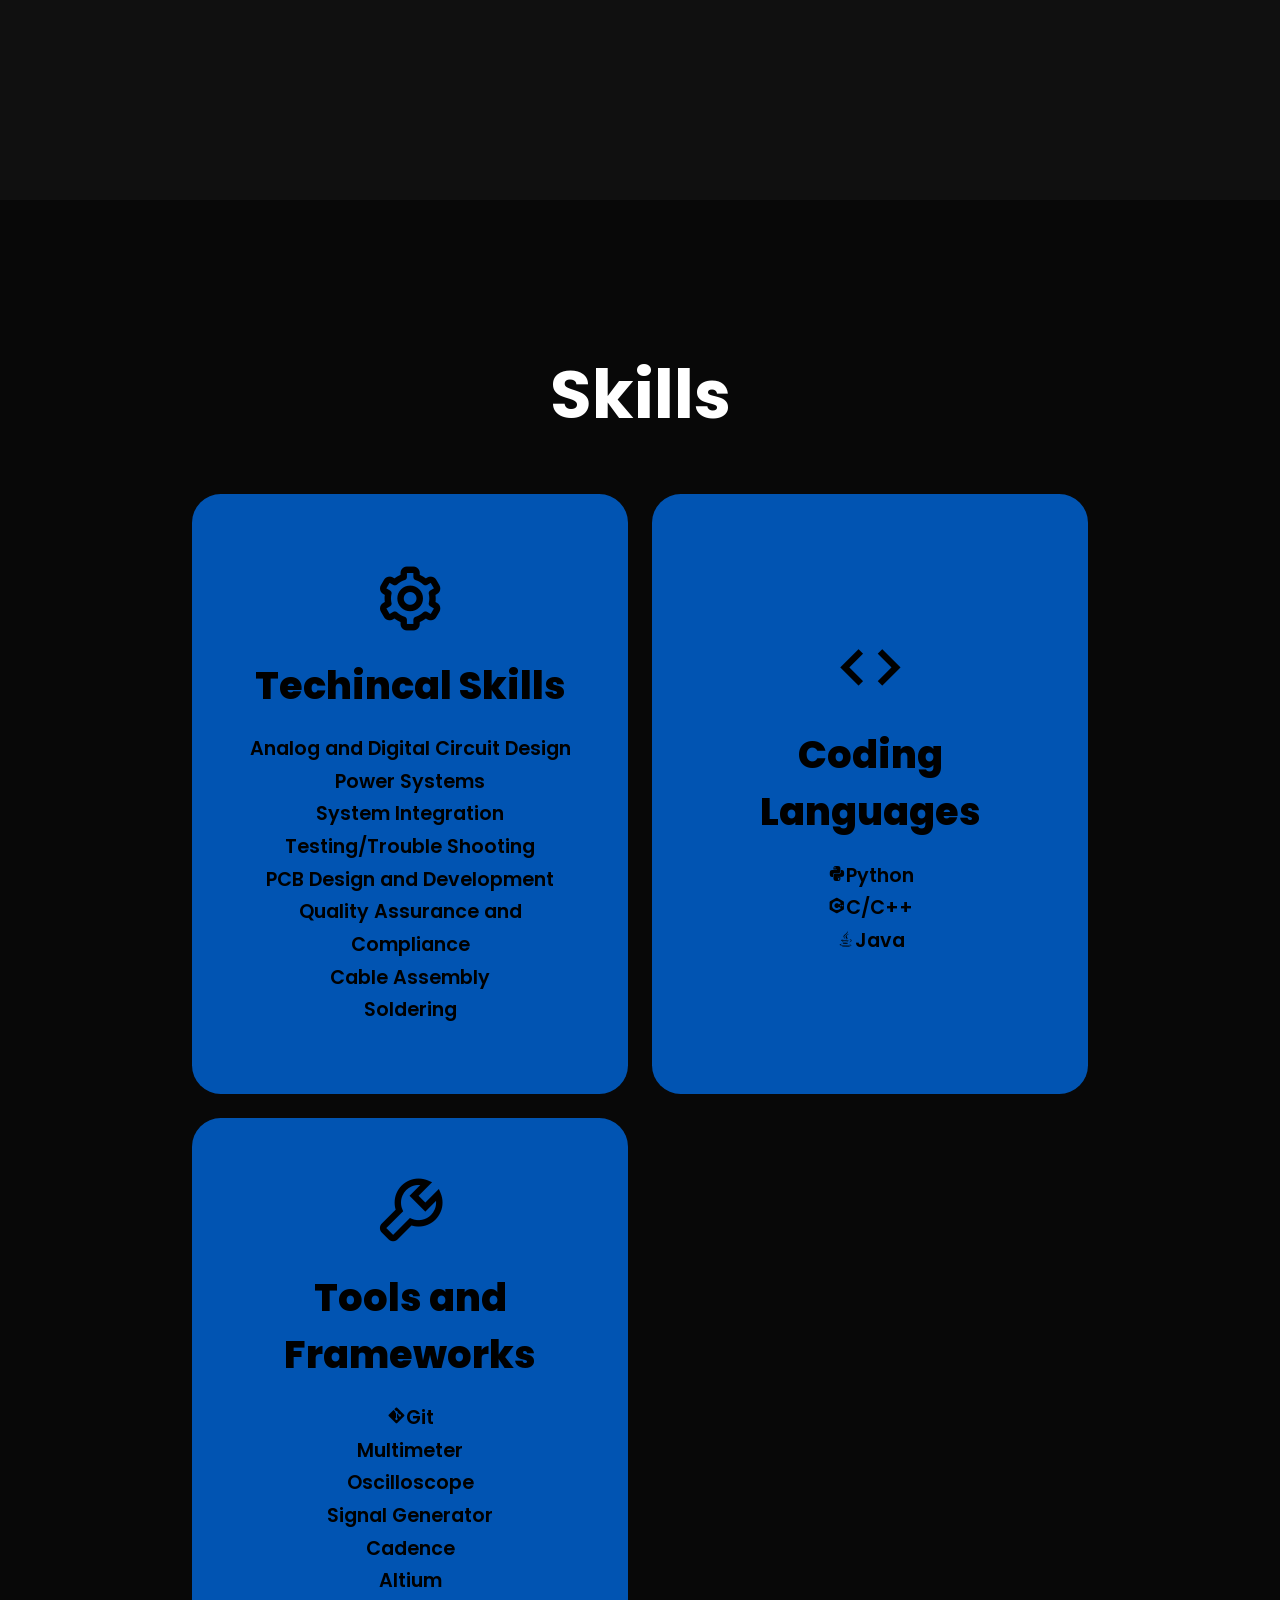
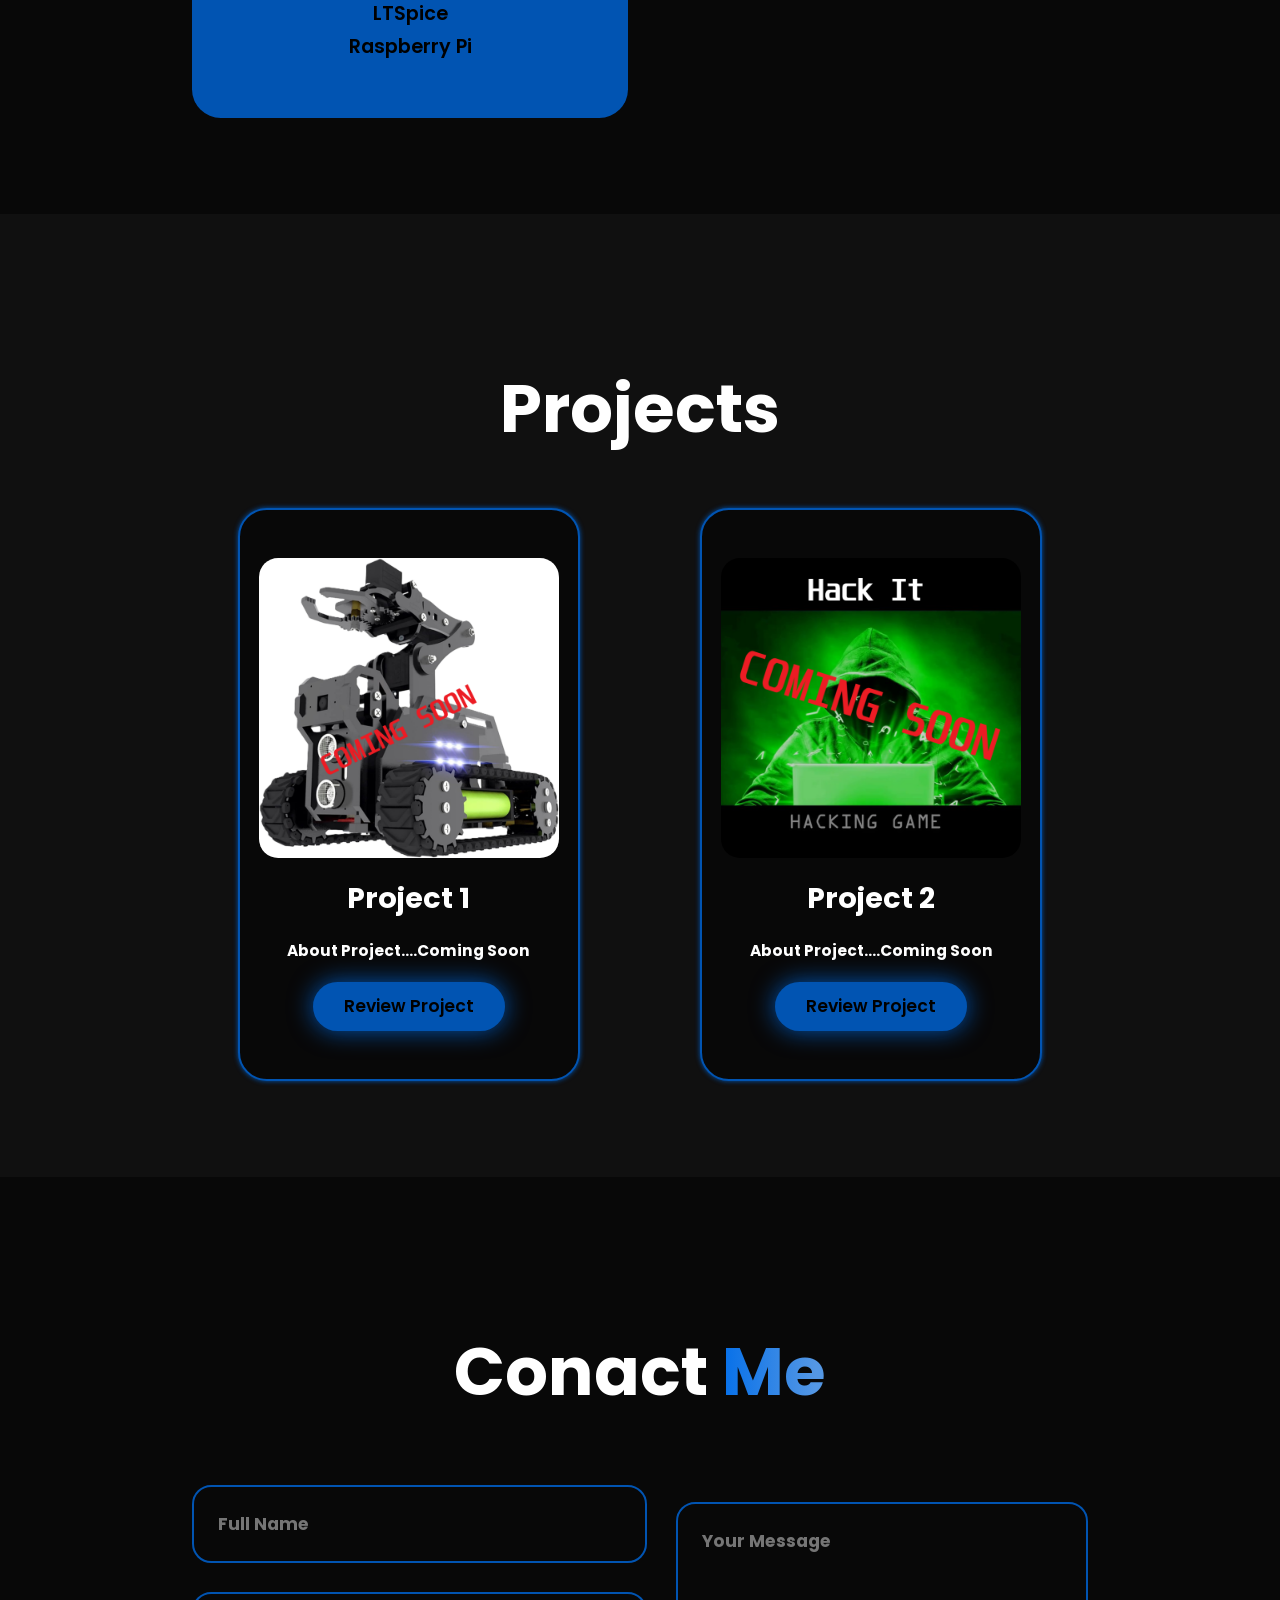
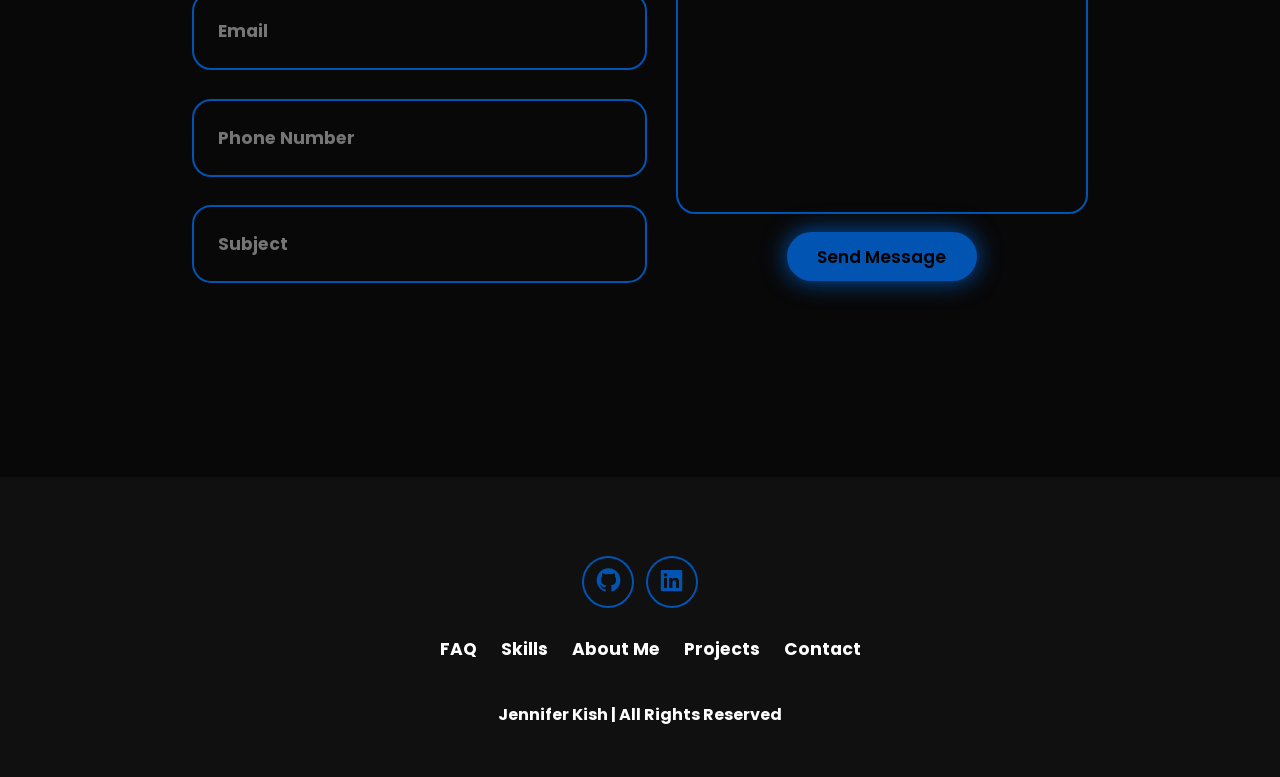
==== commit 04b52252: "contact and footer" ====
--- a/index.html
+++ b/index.html
@@ -149,8 +149,69 @@
       </div>
     </section>
 
-
-
+    <section class="contact" id="contact">
+      <h2 class="heading">Conact <span>Me</span></h2>
+
+      <form action="#">
+
+        <div class="input-group">
+          <div class="input-box">
+            <input type="text" placeholder="Full Name">
+            <input type="email" placeholder="Email">
+          </div>
+
+          <div class="input-box">
+            <input type="number" placeholder="Phone Number">
+            <input type="text" placeholder="Subject">
+          </div>
+        </div>
+
+        <div class="input-group-2">
+          <textarea name="" id="" placeholder="Your Message" cols="30" rows="10"></textarea>
+          <input type="submit" value="Send Message" class="btn">
+        </div>
+
+      </form>
+    </section>
+
+    <footer class="footer">
+        <div class="social-icons">
+          <a href="#">
+            <i class="bx bxl-github"></i>
+          </a>
+
+          <a href="#">
+            <i class="bx bxl-linkedin-square"></i>
+          </a>
+        </div>
+
+        <ul class="list">
+          <li>
+            <a href="#">FAQ</a>
+          </li>
+
+          <li>
+            <a href="#skills">Skills</a>
+          </li>
+
+          <li>
+            <a href="#about">About Me</a>
+          </li>
+
+          <li>
+            <a href="#projects">Projects</a>
+          </li>
+
+          <li>
+            <a href="#contact">Contact</a>
+          </li>
+        </ul>
+
+        <p class="copyright">
+          Jennifer Kish | All Rights Reserved
+        </p>
+
+    </footer>
 
     <script src="script.js"></script>
   </body>
--- a/style.css
+++ b/style.css
@@ -323,4 +323,121 @@
 
 .skills-info ip{
     font-size: 2rem;
-}+}
+
+
+.projects{
+    background-color: var(--second-bg-color);
+}
+
+.projects-box{
+    display: grid;
+    grid-template-columns: repeat(auto-fit, minmax(350px, 1fr));
+    place-items: center;
+    gap: 3rem;
+    row-gap: 2rem;
+}
+
+.project-card{
+    display: flex;
+    flex-direction: column;
+    align-items: center;
+    justify-content: center;
+    text-align: center;
+    background-color: var(--bg-color);
+    border: 2px solid var(--main-color);
+    border-radius: 3rem;
+    gap: 2rem;
+    padding: 5rem 2rem;
+    overflow: hidden;
+    cursor: pointer;
+    box-shadow: 0 0 5px var(--main-color);
+    transition: 0.3s ease;
+}
+
+.project-card:hover{
+    box-shadow: 0 0 25px var(--main-color),
+                0 0 50px var(--main-color);
+    transform: scale(1.02);
+}
+
+.project-card img{
+    max-width: 300px;
+    border-radius: 2rem;
+    object-fit: cover;
+}
+
+.project-card h3{
+    font-size: 3rem;
+}
+
+.project-card p{
+    font-size: 1.6rem;
+}
+
+.contact{
+    background-color: var(--bg-color);
+}
+
+.contact h2{
+    margin-bottom: 3rem;
+    color: var(--text-color);
+}
+
+.contact form{
+    display: flex;
+    align-items: center;
+    justify-content: center;
+    gap: 3rem;
+    margin: 5rem 0;
+    text-align: center;
+}
+
+.contact form .input-box input,
+.contact form textarea{
+    width: 100%;
+    padding: 2.5rem;
+    font-size: 1.8rem;
+    color: var(--text-color);
+    background-color: var(--bg-color);
+    border-radius: 2rem;
+    border: 2px solid var(--main-color);
+    margin: 1.5rem 0;
+    resize: none;
+}
+
+.footer{
+    background-color: var(--second-bg-color);
+    padding: 50px 0;
+}
+
+.footer .social-icons{
+    text-align: center;
+}
+
+.footer ul{
+    text-align: center;
+    font-size: 1.8rem;
+}
+
+.footer ul li{
+    display: inline-block;
+    margin-left: 20px;
+}
+
+.footer ul li a{
+    color: white;
+    border-bottom: 3px solid transparent;
+    transition: 0.3s ease-in-out;
+}
+
+.footer ul li a:hover{
+    border-bottom: 3px solid var(--main-color);
+}
+
+.footer .copyright{
+    text-align: center;
+    margin-top: 40px;
+    font-size: 16px;
+}
+
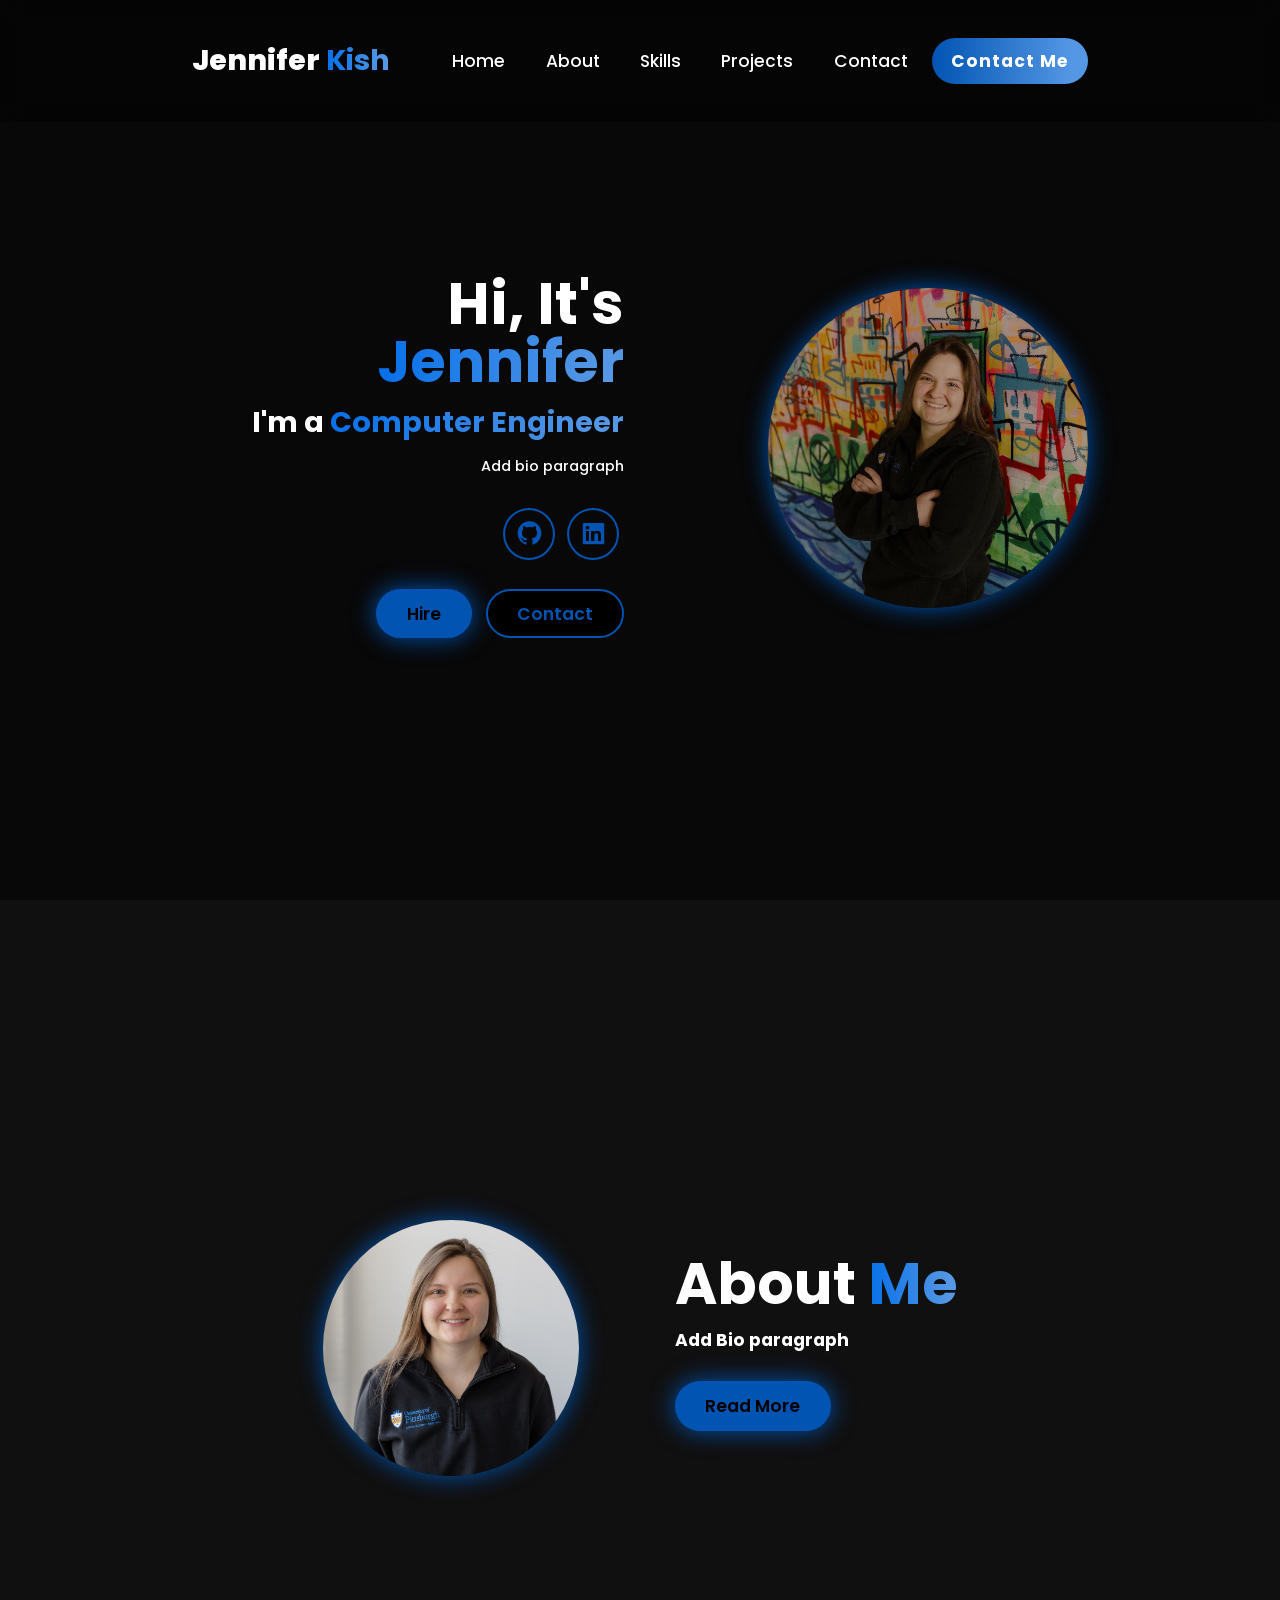
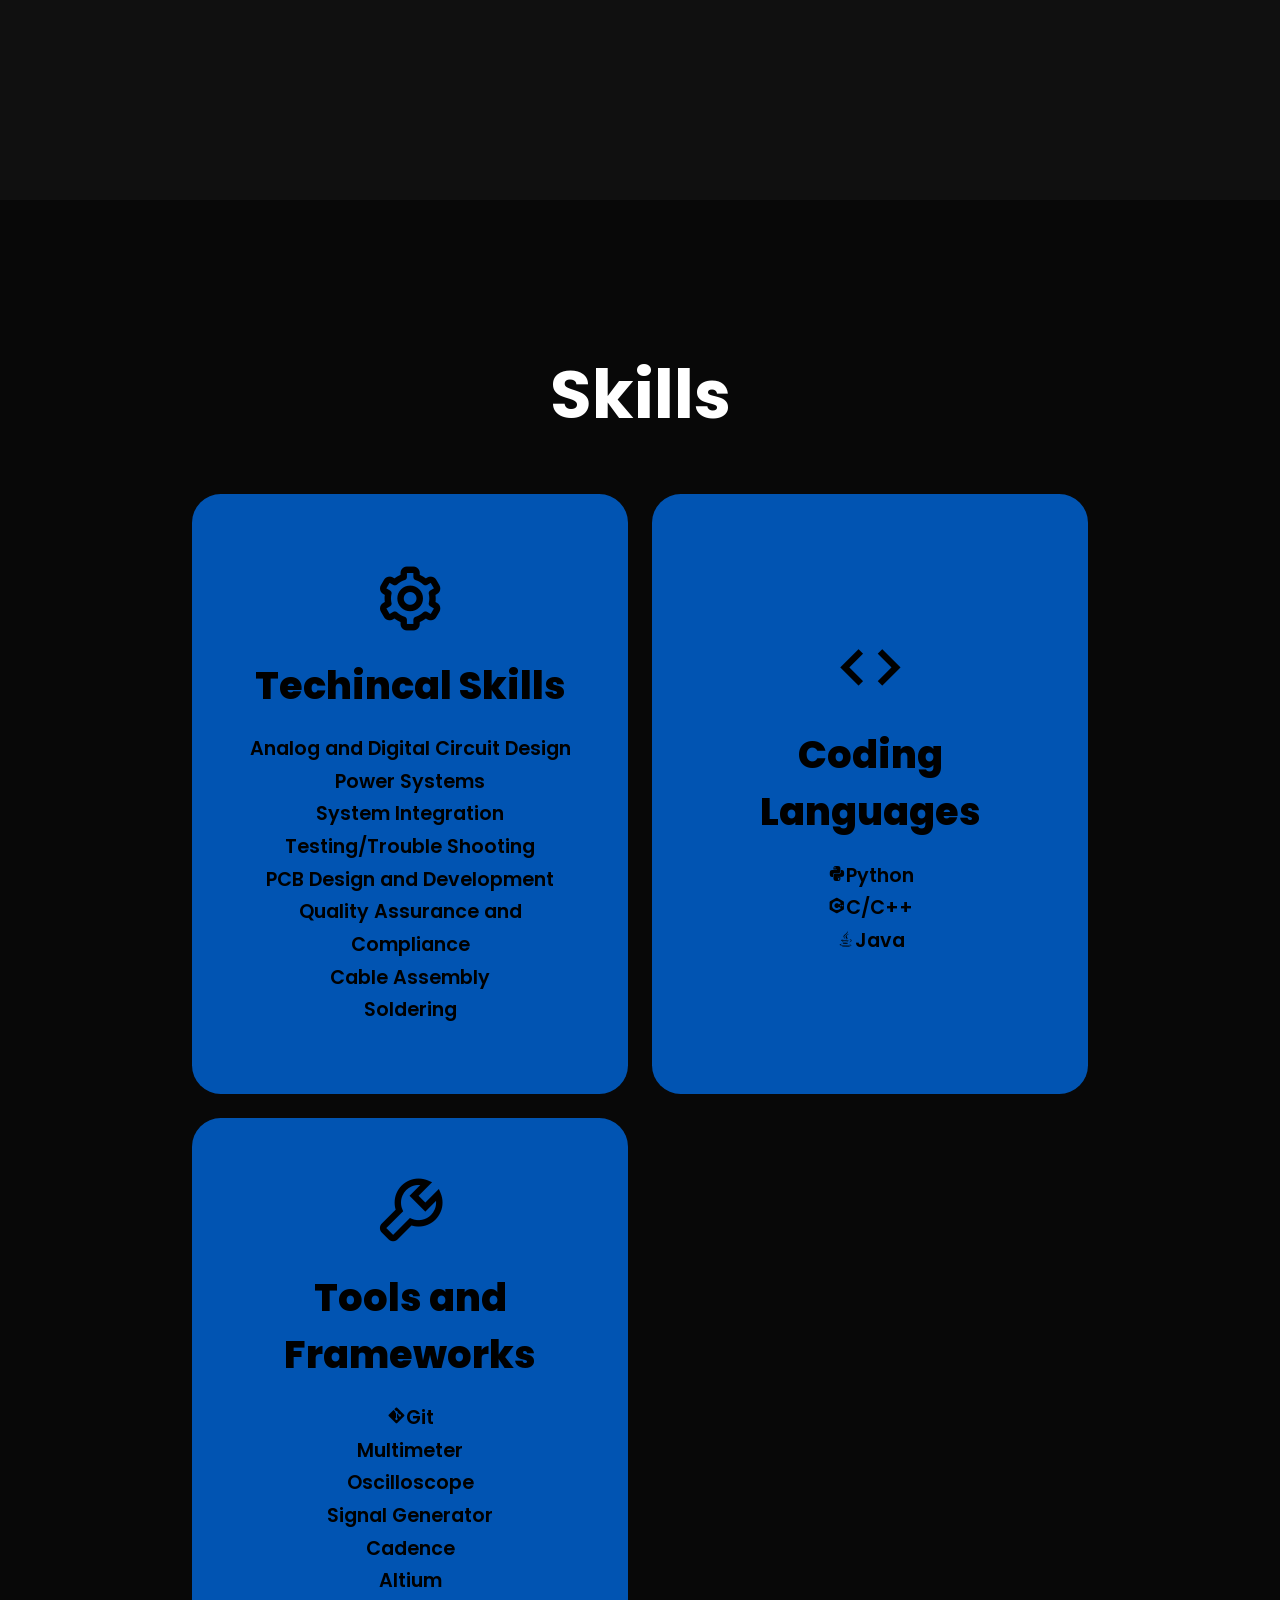
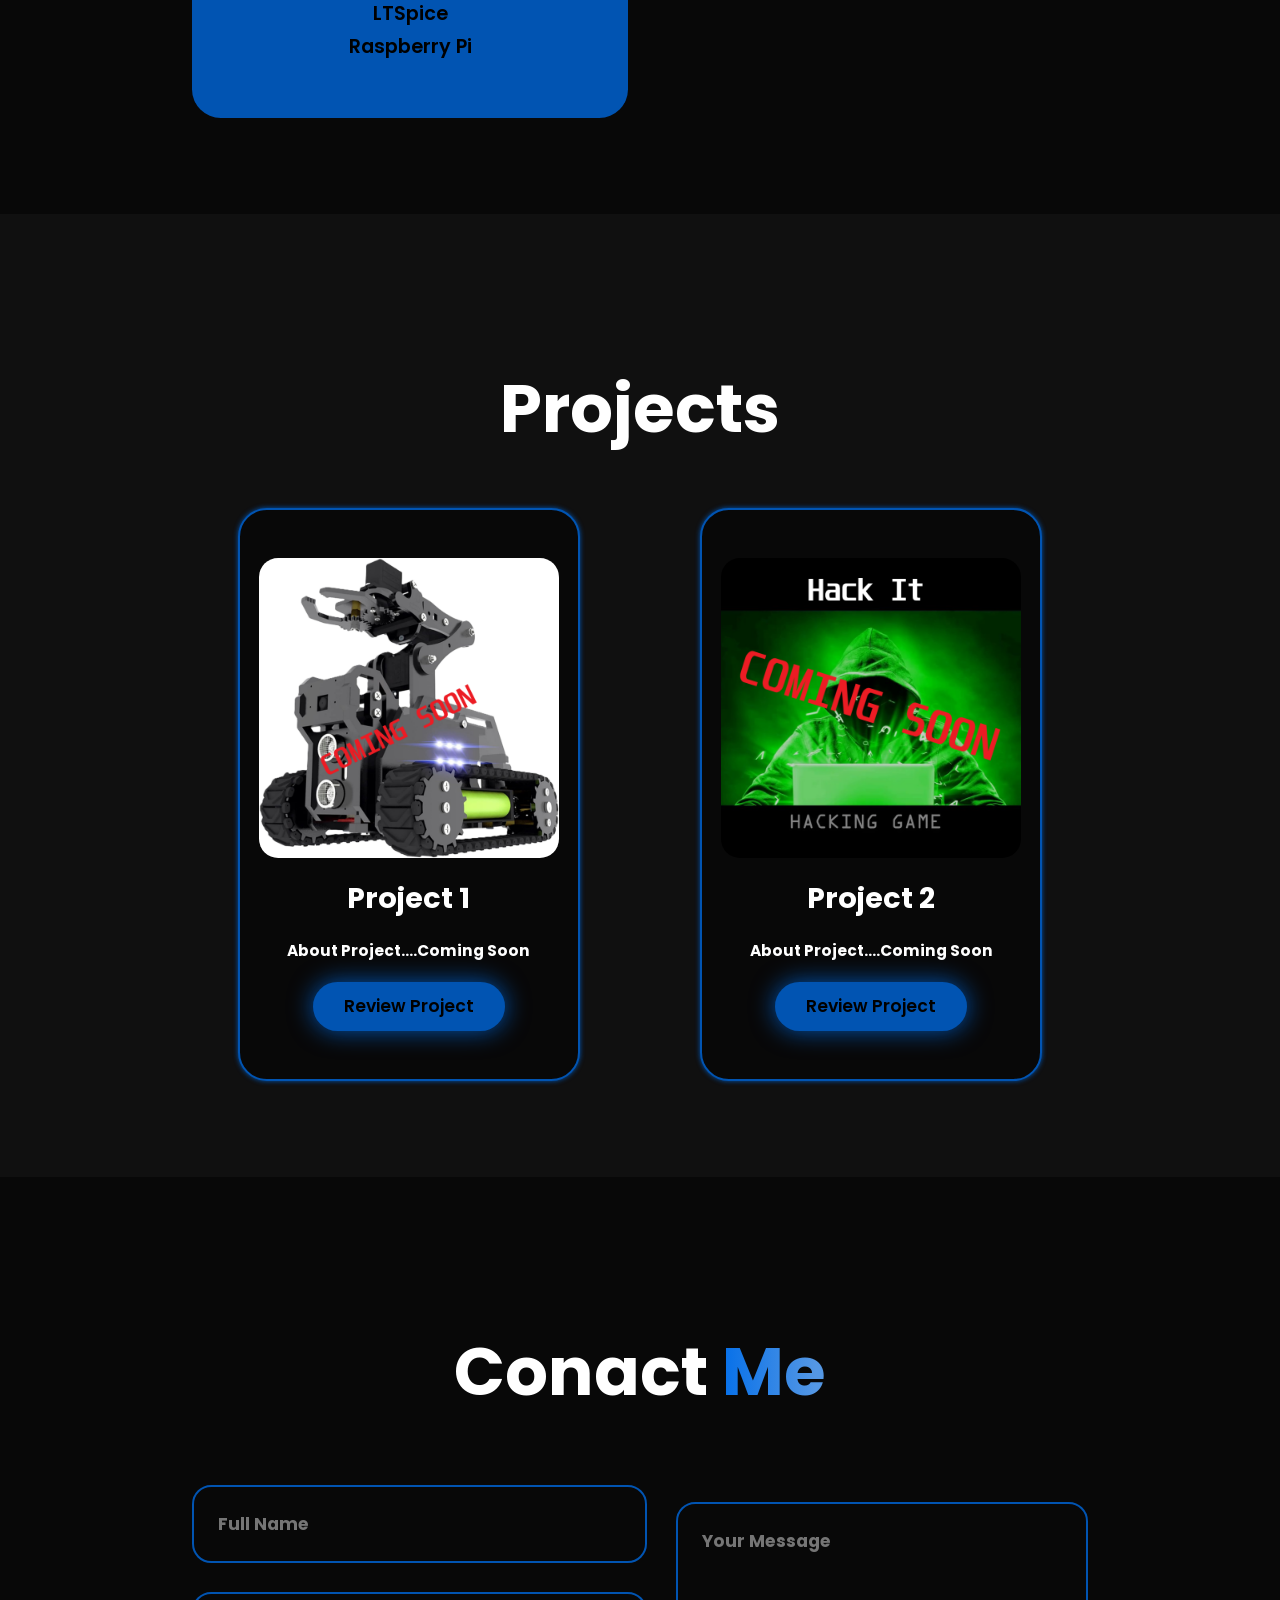
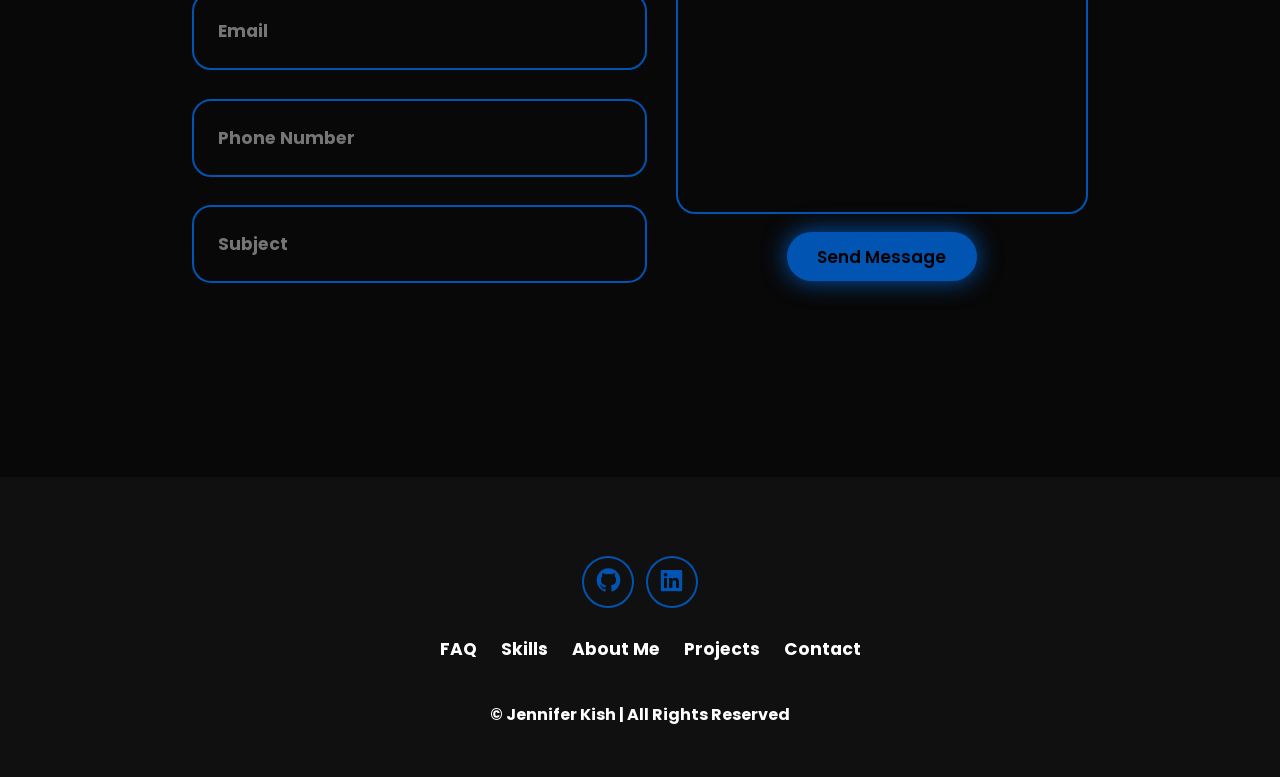
==== commit 942f33af: "copyright" ====
--- a/index.html
+++ b/index.html
@@ -208,7 +208,7 @@
         </ul>
 
         <p class="copyright">
-          Jennifer Kish | All Rights Reserved
+          © Jennifer Kish | All Rights Reserved
         </p>
 
     </footer>
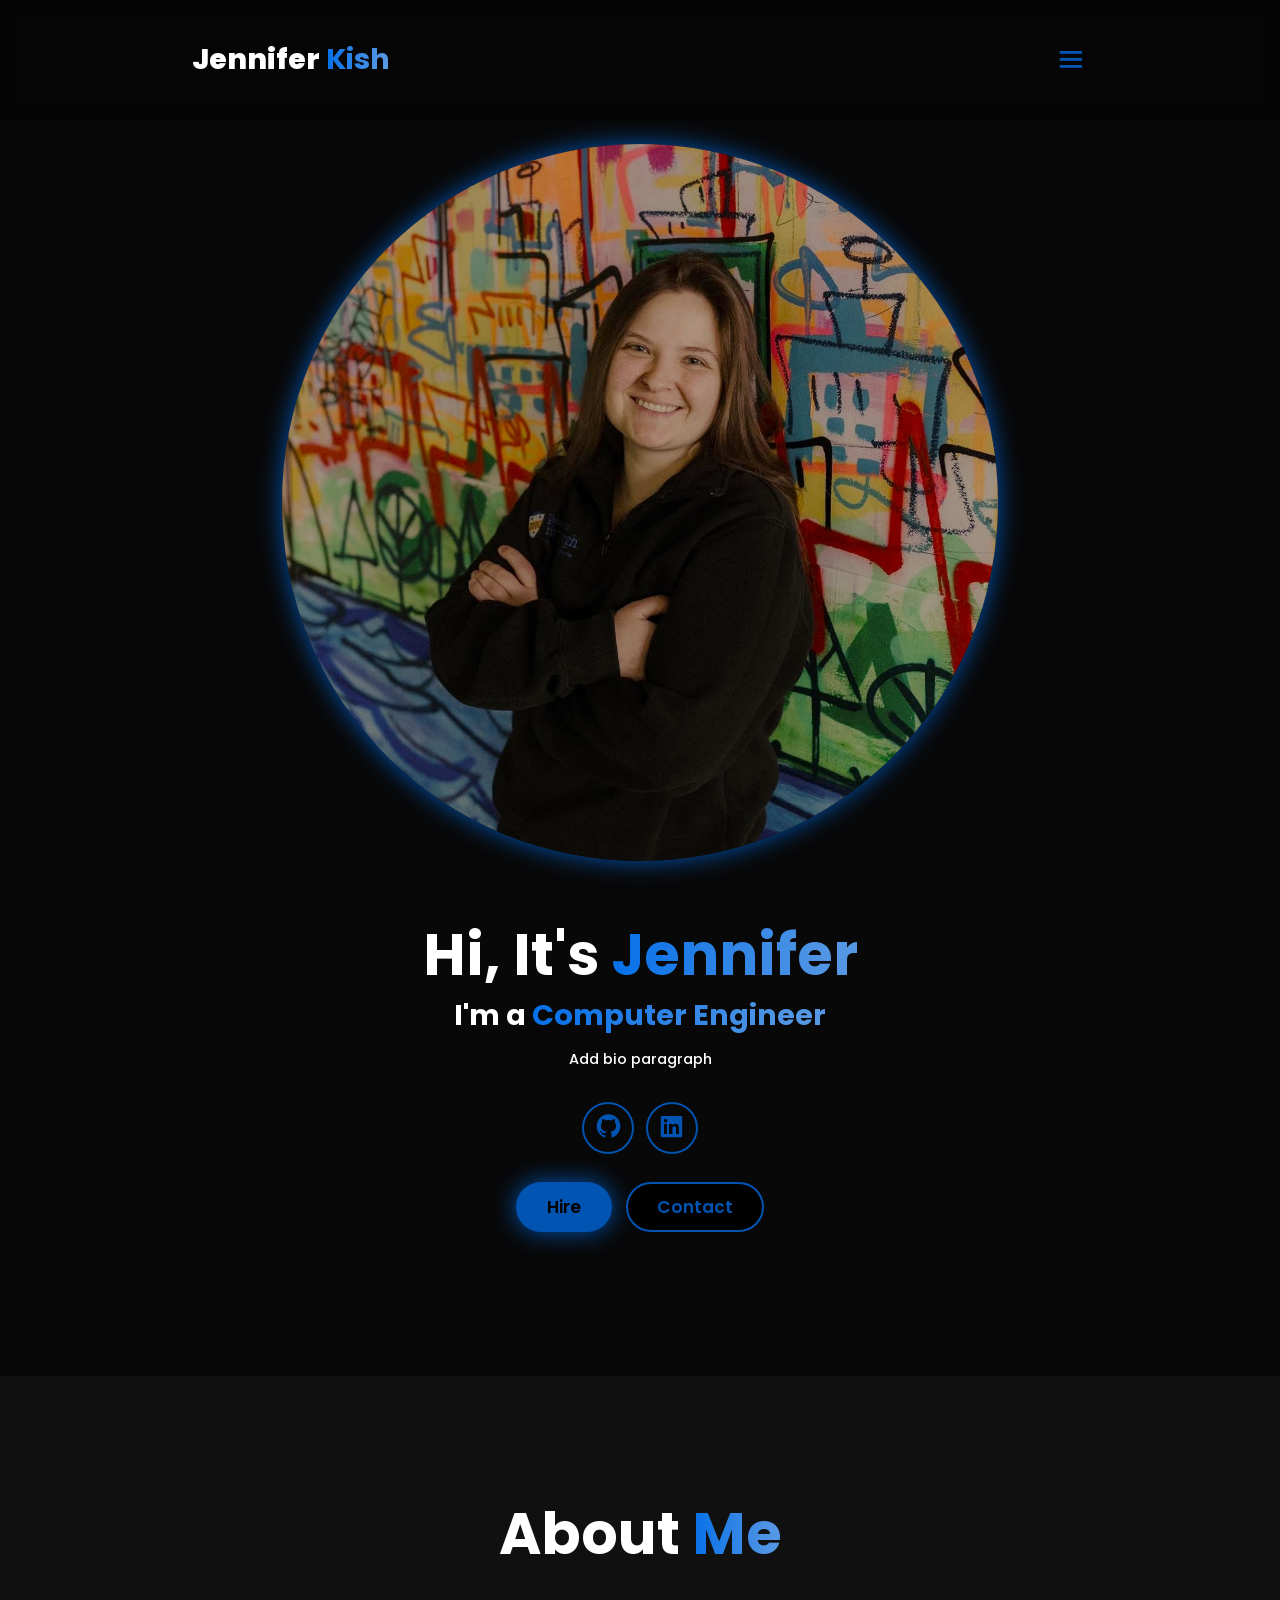
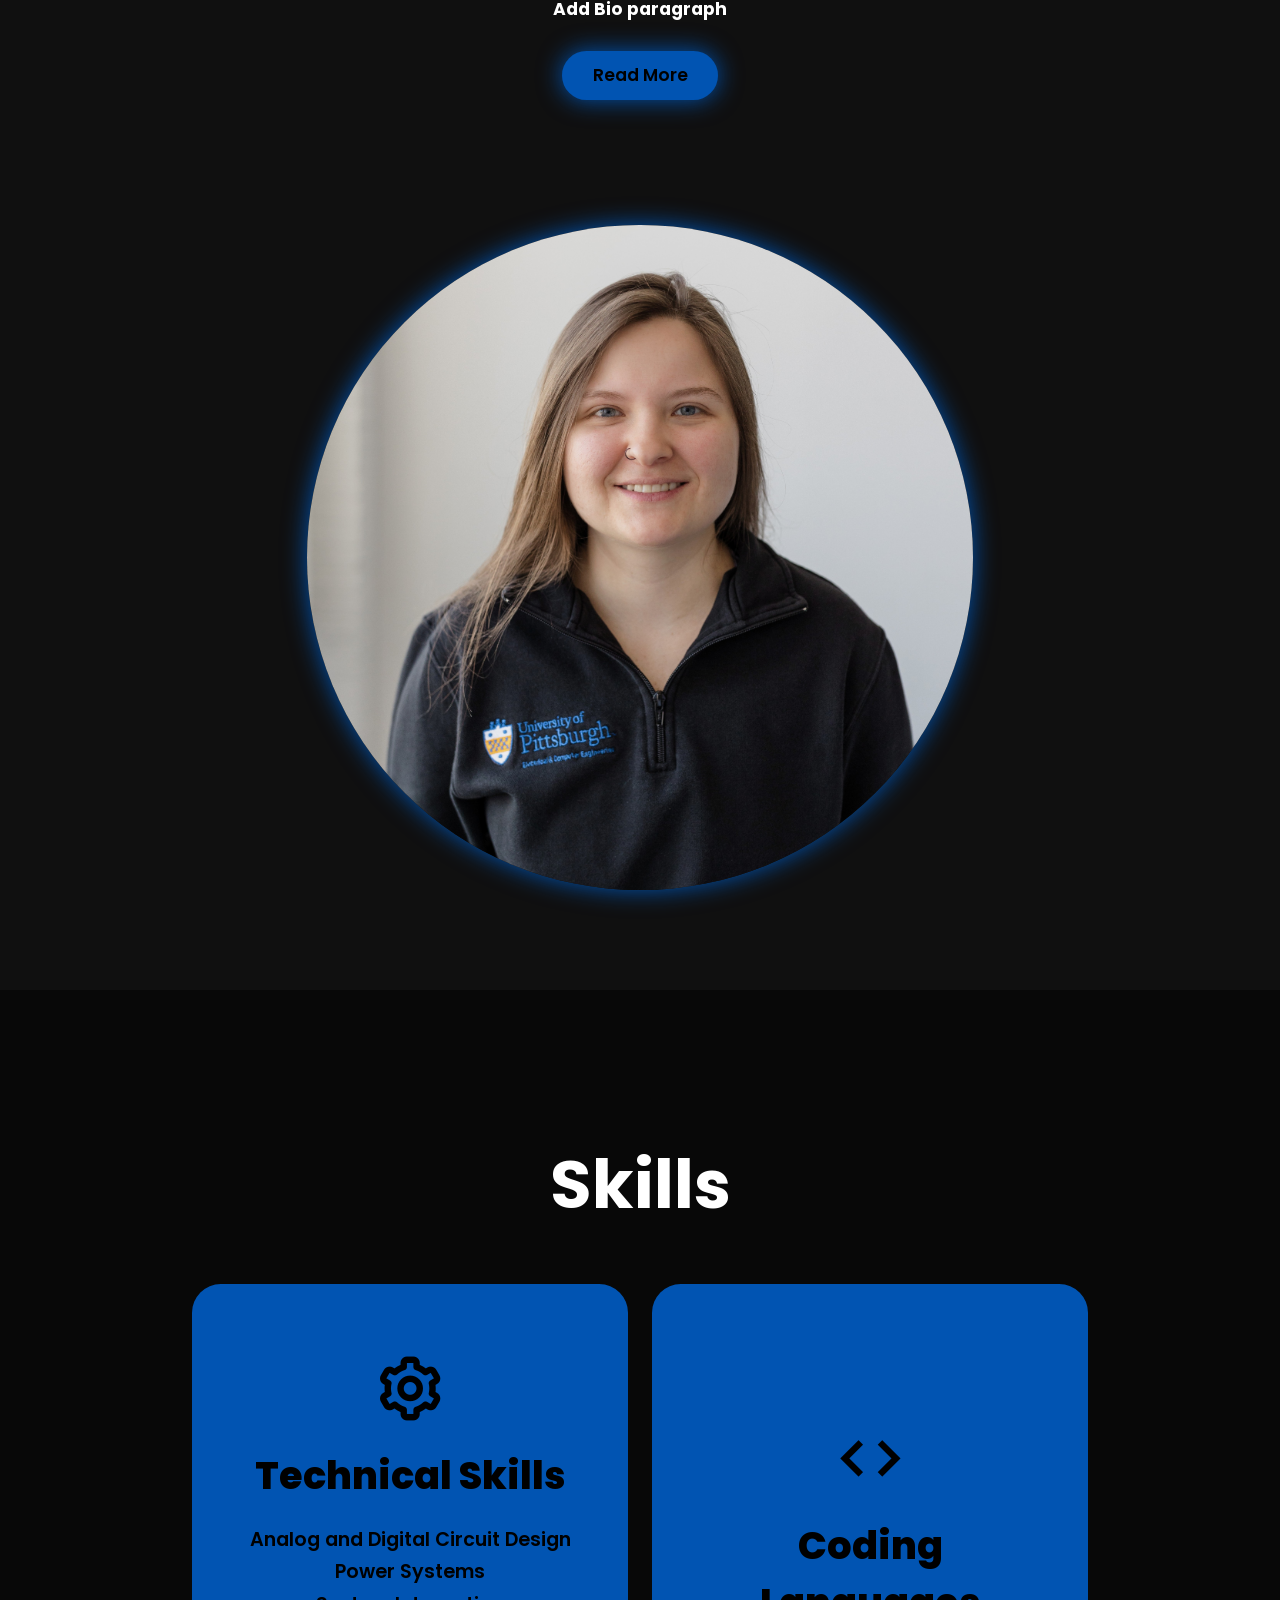
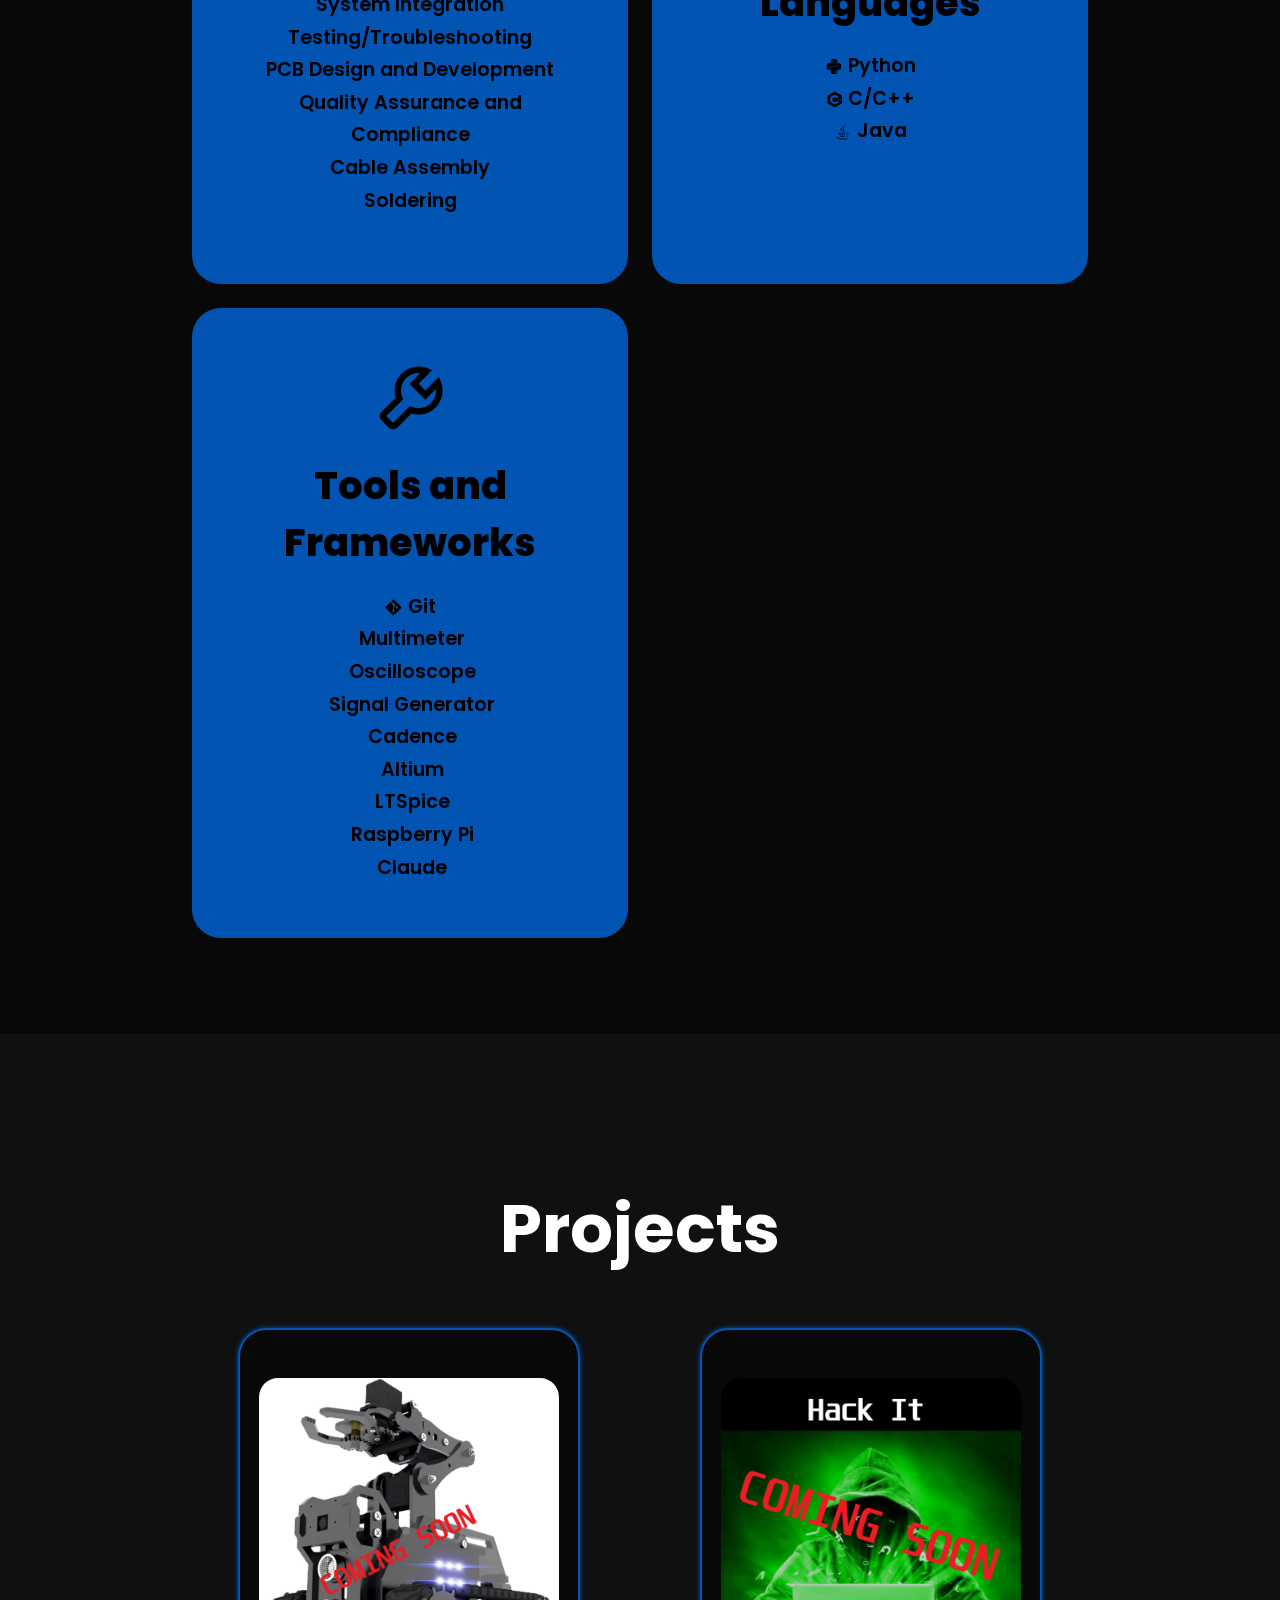
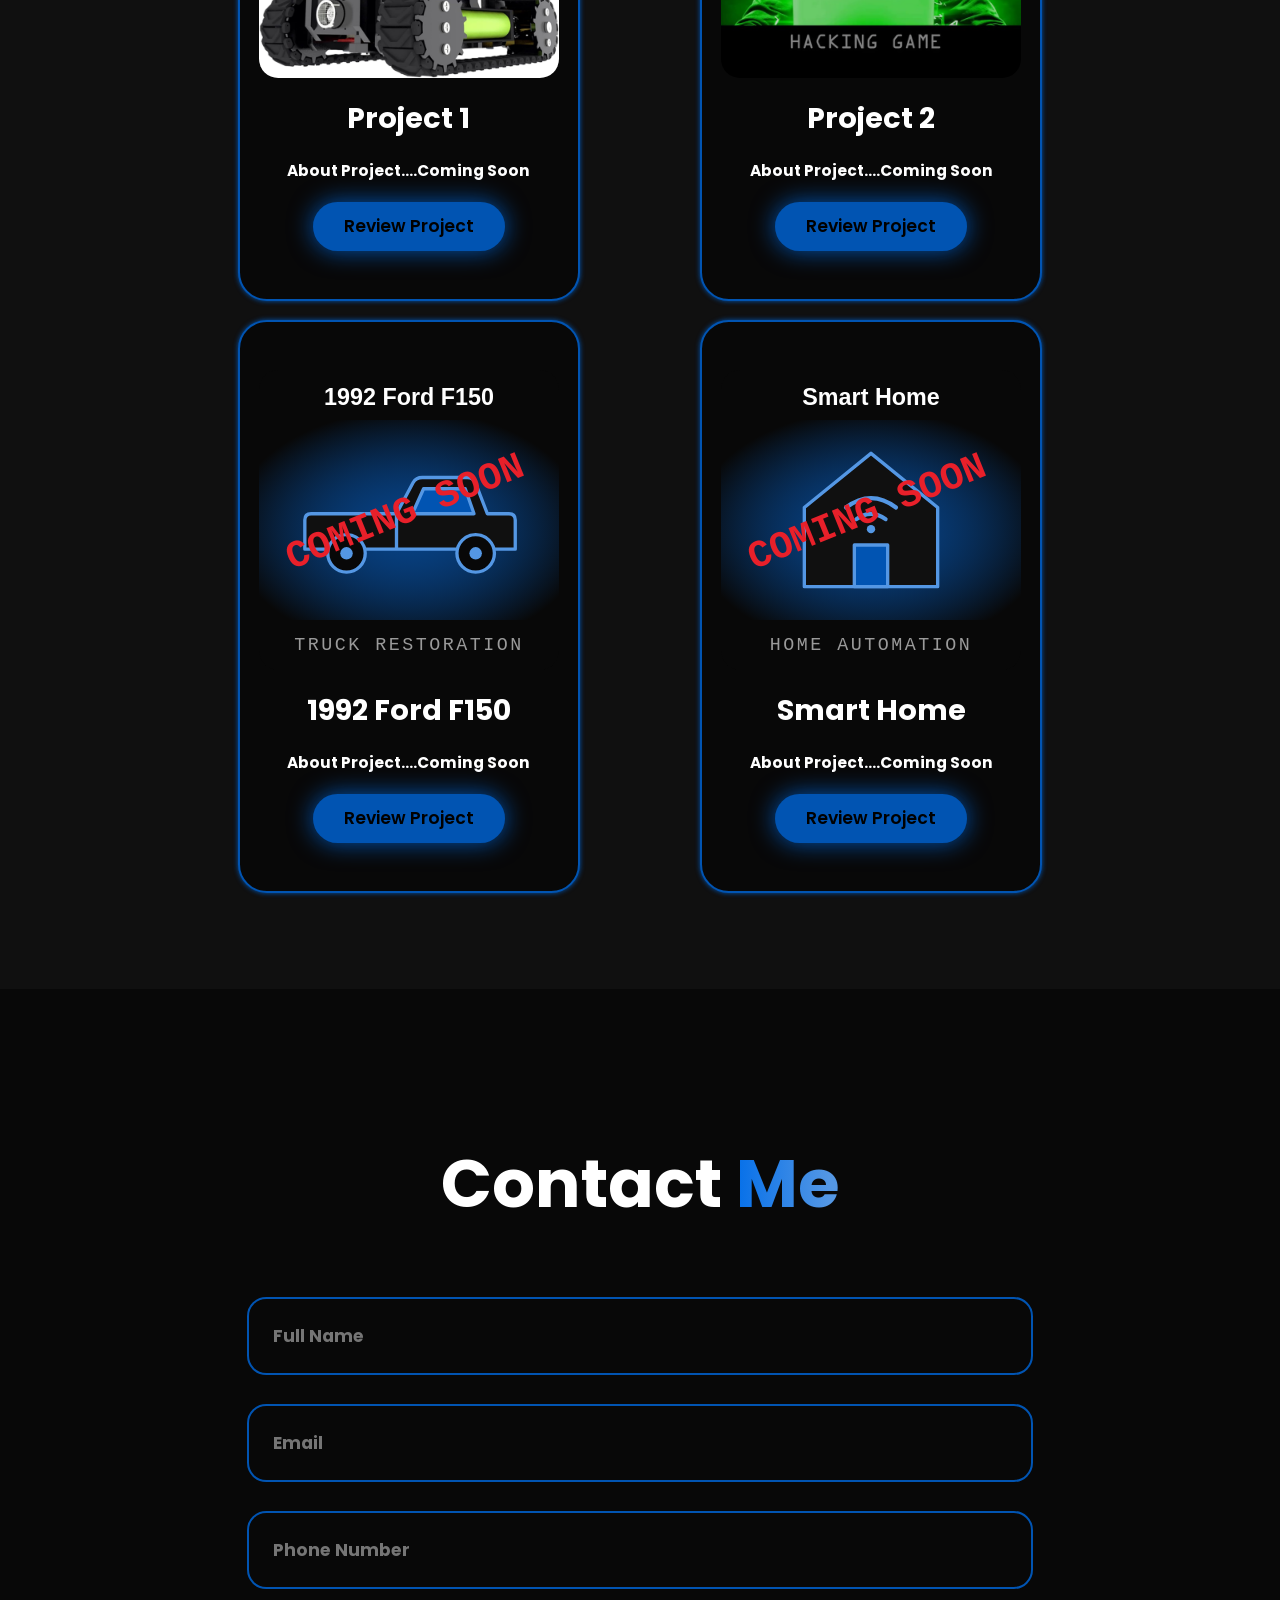
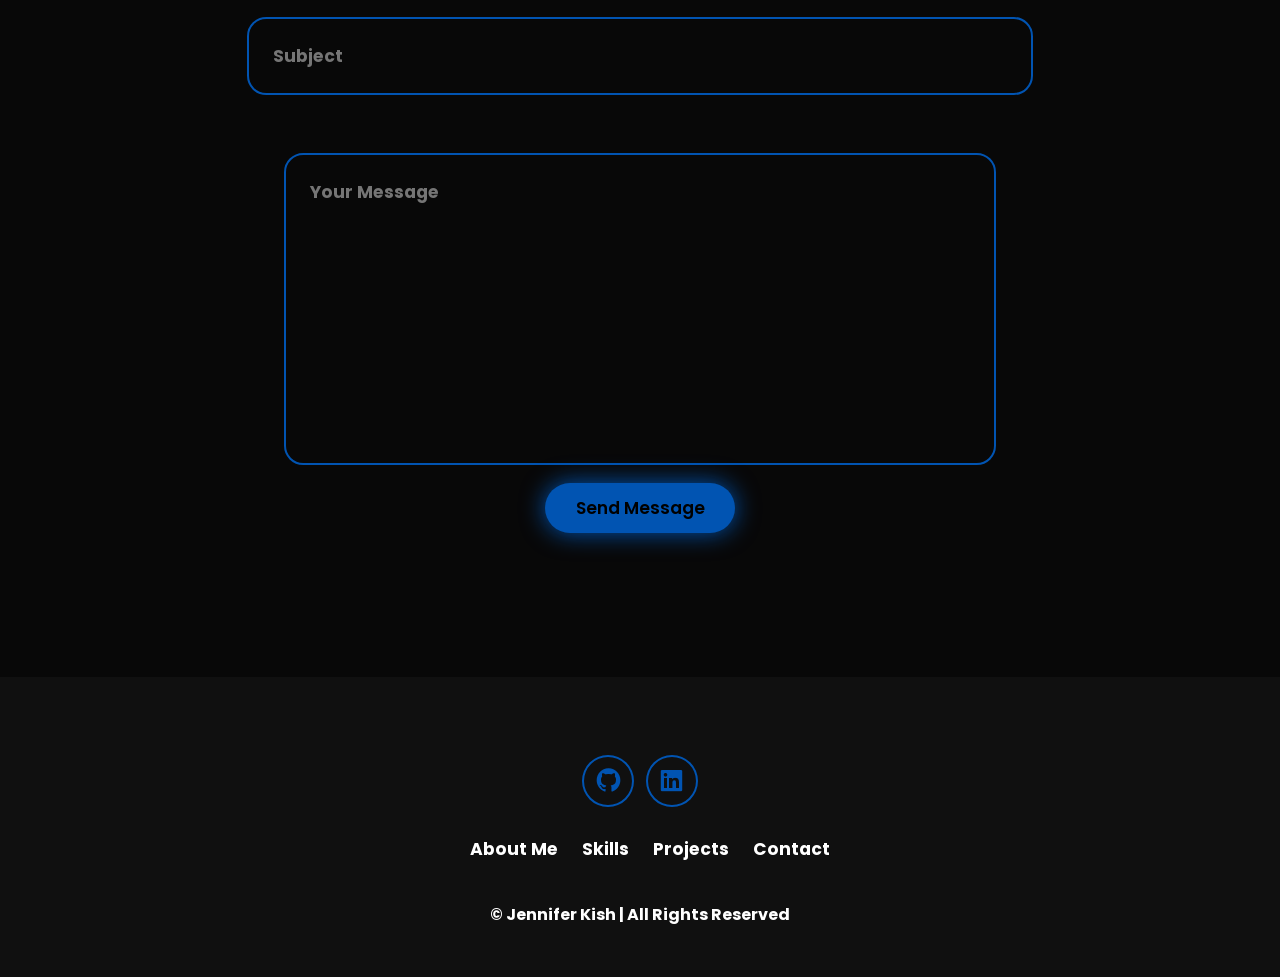
==== commit 50ccaab1: "Clean up site, add Claude tool and new projects - Add Claude to Tools and Frameworks with its brand " ====
--- a/index.html
+++ b/index.html
@@ -1,218 +1,228 @@
-<!DOCTYPE html>
-<html lang="en">
-  <head>
-    <meta charset="UTF-8" />
-    <meta name="viewport" content="width=device-width, initial-scale=1.0" />
-    <title>Portfolio Website</title>
-    <link rel="stylesheet" href="style.css" />
-    <link
-      href="https://unpkg.com/boxicons@2.1.4/css/boxicons.min.css"
-      rel="stylesheet"
-    />
-    <link href='https://cdn.boxicons.com/3.0.6/fonts/basic/boxicons.min.css' rel='stylesheet'>
-    <link href='https://cdn.boxicons.com/3.0.6/fonts/brands/boxicons-brands.min.css' rel='stylesheet'>
-    <link rel="stylesheet" type="text/css" href="https://fonts.googleapis.com/css?family=Poppins" />
-  </head>
-  <body>
-
-    <header class="header">
-
-        <a href="#home" class="logo">
-            Jennifer <span>Kish</span>
-        </a>
-
-        <i class="bx bx-menu" id="menu-icon"></i>
-
-        <nav class="navbar">
-            <a href="#home">Home</a>
-            <a href="#about">About</a>
-            <a href="#skills">Skills</a>
-            <a href="#projects">Projects</a>
-            <a href="#contact">Contact</a>
-        </nav>
-
-        <button class="gradient-btn">Contact Me</button>
-
-    </header>
-
-    <section class="home" id="home">
-      <div class="home-content">
-        <h1>Hi, It's <span>Jennifer</span></h1>
-        <h3>
-          I'm a <span>Computer Engineer</span>
-        </h3>
-        <p>Add bio paragraph</p>
-
-
-        <div class="social-icons">
-          <a href="#">
-            <i class="bx bxl-github"></i>
-          </a>
-
-          <a href="#">
-            <i class="bx bxl-linkedin-square"></i>
-          </a>
-        </div>
-
-        <div class="btn-group">
-          <a href="#" class="btn">Hire</a>
-          <a href="#contact" class="btn">Contact</a>
-        </div>
-      </div>
-
-      <div class="home-img">
-        <img src="profile.jpeg" alt="">
-      </div>
-
-    </section>
-
-    <section class="about" id="about">
-
-      <div class="about-img">
-        <img src="image2.JPG" alt="">
-      </div>
-
-      <div class="about-content">
-        <h2>About <span>Me</span></h2>
-        <p>Add Bio paragraph</p>
-        <a href="#" class="btn">Read More</a>
-      </div>
-    </section>
-
-    <section class="skills" id="skills">
-
-      <h2 class="heading">Skills</h2>
-
-      <div class="skills-container">
-        <div class="skills-box">
-          <div class="skills-info">
-            <i class="bx bx-cog"></i>
-            <h4>Techincal Skills</h4>
-            <p>Analog and Digital Circuit Design</p>
-            <p>Power Systems</p>
-            <p>System Integration</p>
-            <p>Testing/Trouble Shooting</p>
-            <p>PCB Design and Development</p>
-            <p>Quality Assurance and Compliance</p>
-            <p>Cable Assembly</p>
-            <p>Soldering</p>
-          </div>
-        </div>
-
-        <div class="skills-box">
-          <div class="skills-info">
-            <i class="bx bx-code"></i>
-            <h4>Coding Languages</h4>
-            <p><ip class="bx bxl-python"></ip>Python</p>
-            <p><ip class="bx bxl-c-plus-plus"></ip>C/C++</p>
-            <p><ip class="bx bxl-java"></ip>Java</p>
-          </div>
-        </div>
-
-        <div class="skills-box">
-          <div class="skills-info">
-            <i class="bx bx-wrench"></i>
-            <h4>Tools and Frameworks</h4>
-            <p><ip class="bx bxl-git"></ip>Git</p>
-            <p><ip class="bx bx-bolt-square"></ip>Multimeter</p>
-            <p><ip class="bx bx-waveform"></ip>Oscilloscope</p>
-            <p><ip class="bx bx-sine-wave"></ip>Signal Generator</p>
-            <p><ip class="bx bx-circuit-board"></ip>Cadence</p>
-            <p><ip class="bx bx-circuit-board"></ip>Altium</p>
-            <p><ip class="bx bxs-play"></ip>LTSpice</p>
-            <p><ip class="bxl bx-rasberry-pi"></ip>Raspberry Pi</p>
-          </div>
-        </div>
-      </div>
-    </section>
-
-    <section class="projects" id="projects">
-
-      <h2 class="heading">Projects</h2>
-      <div class="projects-box">
-
-        <div class="project-card">
-          <img src="project1.1.png" alt="">
-
-          <h3>Project 1</h3>
-          <p>About Project....Coming Soon</p>
-          <div class="btn">Review Project</div>
-        </div>
-
-        <div class="project-card">
-          <img src="project2.png" alt="">
-
-          <h3>Project 2</h3>
-          <p>About Project....Coming Soon</p>
-          <div class="btn">Review Project</div>
-        </div>
-      </div>
-    </section>
-
-    <section class="contact" id="contact">
-      <h2 class="heading">Conact <span>Me</span></h2>
-
-      <form action="#">
-
-        <div class="input-group">
-          <div class="input-box">
-            <input type="text" placeholder="Full Name">
-            <input type="email" placeholder="Email">
-          </div>
-
-          <div class="input-box">
-            <input type="number" placeholder="Phone Number">
-            <input type="text" placeholder="Subject">
-          </div>
-        </div>
-
-        <div class="input-group-2">
-          <textarea name="" id="" placeholder="Your Message" cols="30" rows="10"></textarea>
-          <input type="submit" value="Send Message" class="btn">
-        </div>
-
-      </form>
-    </section>
-
-    <footer class="footer">
-        <div class="social-icons">
-          <a href="#">
-            <i class="bx bxl-github"></i>
-          </a>
-
-          <a href="#">
-            <i class="bx bxl-linkedin-square"></i>
-          </a>
-        </div>
-
-        <ul class="list">
-          <li>
-            <a href="#">FAQ</a>
-          </li>
-
-          <li>
-            <a href="#skills">Skills</a>
-          </li>
-
-          <li>
-            <a href="#about">About Me</a>
-          </li>
-
-          <li>
-            <a href="#projects">Projects</a>
-          </li>
-
-          <li>
-            <a href="#contact">Contact</a>
-          </li>
-        </ul>
-
-        <p class="copyright">
-          © Jennifer Kish | All Rights Reserved
-        </p>
-
-    </footer>
-
-    <script src="script.js"></script>
-  </body>
+<!DOCTYPE html>
+<html lang="en">
+  <head>
+    <meta charset="UTF-8" />
+    <meta name="viewport" content="width=device-width, initial-scale=1.0" />
+    <title>Jennifer Kish | Portfolio</title>
+    <link rel="stylesheet" href="style.css" />
+    <link href="https://unpkg.com/boxicons@2.1.4/css/boxicons.min.css" rel="stylesheet" />
+    <link href="https://cdn.boxicons.com/3.0.6/fonts/basic/boxicons.min.css" rel="stylesheet" />
+    <link href="https://cdn.boxicons.com/3.0.6/fonts/brands/boxicons-brands.min.css" rel="stylesheet" />
+    <link href="https://fonts.googleapis.com/css?family=Poppins:500,600,700,800" rel="stylesheet" />
+  </head>
+  <body>
+
+    <header class="header">
+
+        <a href="#home" class="logo">
+            Jennifer <span>Kish</span>
+        </a>
+
+        <i class="bx bx-menu" id="menu-icon"></i>
+
+        <nav class="navbar">
+            <a href="#home">Home</a>
+            <a href="#about">About</a>
+            <a href="#skills">Skills</a>
+            <a href="#projects">Projects</a>
+            <a href="#contact">Contact</a>
+        </nav>
+
+        <a href="#contact" class="gradient-btn">Contact Me</a>
+
+    </header>
+
+    <section class="home" id="home">
+      <div class="home-content">
+        <h1>Hi, It's <span>Jennifer</span></h1>
+        <h3>
+          I'm a <span>Computer Engineer</span>
+        </h3>
+        <p>Add bio paragraph</p>
+
+
+        <div class="social-icons">
+          <a href="https://github.com/jennkish" target="_blank" rel="noopener" aria-label="GitHub">
+            <i class="bx bxl-github"></i>
+          </a>
+
+          <a href="https://www.linkedin.com/in/jennifer-kish-352308191/" target="_blank" rel="noopener" aria-label="LinkedIn">
+            <i class="bx bxl-linkedin-square"></i>
+          </a>
+        </div>
+
+        <div class="btn-group">
+          <a href="#contact" class="btn">Hire</a>
+          <a href="#contact" class="btn">Contact</a>
+        </div>
+      </div>
+
+      <div class="home-img">
+        <img src="profile.jpeg" alt="Jennifer Kish">
+      </div>
+
+    </section>
+
+    <section class="about" id="about">
+
+      <div class="about-img">
+        <img src="image2.JPG" alt="Jennifer Kish">
+      </div>
+
+      <div class="about-content">
+        <h2>About <span>Me</span></h2>
+        <p>Add Bio paragraph</p>
+        <a href="#projects" class="btn">Read More</a>
+      </div>
+    </section>
+
+    <section class="skills" id="skills">
+
+      <h2 class="heading">Skills</h2>
+
+      <div class="skills-container">
+        <div class="skills-box">
+          <div class="skills-info">
+            <i class="bx bx-cog"></i>
+            <h4>Technical Skills</h4>
+            <p>Analog and Digital Circuit Design</p>
+            <p>Power Systems</p>
+            <p>System Integration</p>
+            <p>Testing/Troubleshooting</p>
+            <p>PCB Design and Development</p>
+            <p>Quality Assurance and Compliance</p>
+            <p>Cable Assembly</p>
+            <p>Soldering</p>
+          </div>
+        </div>
+
+        <div class="skills-box">
+          <div class="skills-info">
+            <i class="bx bx-code"></i>
+            <h4>Coding Languages</h4>
+            <p><i class="bx bxl-python"></i>Python</p>
+            <p><i class="bx bxl-c-plus-plus"></i>C/C++</p>
+            <p><i class="bx bxl-java"></i>Java</p>
+          </div>
+        </div>
+
+        <div class="skills-box">
+          <div class="skills-info">
+            <i class="bx bx-wrench"></i>
+            <h4>Tools and Frameworks</h4>
+            <p><i class="bx bxl-git"></i>Git</p>
+            <p><i class="bx bx-bolt-square"></i>Multimeter</p>
+            <p><i class="bx bx-waveform"></i>Oscilloscope</p>
+            <p><i class="bx bx-sine-wave"></i>Signal Generator</p>
+            <p><i class="bx bx-circuit-board"></i>Cadence</p>
+            <p><i class="bx bx-circuit-board"></i>Altium</p>
+            <p><i class="bx bxs-play"></i>LTSpice</p>
+            <p><i class="bxl bx-rasberry-pi"></i>Raspberry Pi</p>
+            <p><i class="bxl bx-claude-ai"></i>Claude</p>
+          </div>
+        </div>
+      </div>
+    </section>
+
+    <section class="projects" id="projects">
+
+      <h2 class="heading">Projects</h2>
+      <div class="projects-box">
+
+        <div class="project-card">
+          <img src="project1.1.png" alt="Project 1">
+
+          <h3>Project 1</h3>
+          <p>About Project....Coming Soon</p>
+          <div class="btn">Review Project</div>
+        </div>
+
+        <div class="project-card">
+          <img src="project2.png" alt="Project 2">
+
+          <h3>Project 2</h3>
+          <p>About Project....Coming Soon</p>
+          <div class="btn">Review Project</div>
+        </div>
+
+        <div class="project-card">
+          <img src="project3.svg" alt="1992 Ford F150">
+
+          <h3>1992 Ford F150</h3>
+          <p>About Project....Coming Soon</p>
+          <div class="btn">Review Project</div>
+        </div>
+
+        <div class="project-card">
+          <img src="project4.svg" alt="Smart Home">
+
+          <h3>Smart Home</h3>
+          <p>About Project....Coming Soon</p>
+          <div class="btn">Review Project</div>
+        </div>
+      </div>
+    </section>
+
+    <section class="contact" id="contact">
+      <h2 class="heading">Contact <span>Me</span></h2>
+
+      <form action="#">
+
+        <div class="input-group">
+          <div class="input-box">
+            <input type="text" name="name" placeholder="Full Name">
+            <input type="email" name="email" placeholder="Email">
+          </div>
+
+          <div class="input-box">
+            <input type="tel" name="phone" placeholder="Phone Number">
+            <input type="text" name="subject" placeholder="Subject">
+          </div>
+        </div>
+
+        <div class="input-group-2">
+          <textarea name="message" placeholder="Your Message" cols="30" rows="10"></textarea>
+          <input type="submit" value="Send Message" class="btn">
+        </div>
+
+      </form>
+    </section>
+
+    <footer class="footer">
+        <div class="social-icons">
+          <a href="https://github.com/jennkish" target="_blank" rel="noopener" aria-label="GitHub">
+            <i class="bx bxl-github"></i>
+          </a>
+
+          <a href="https://www.linkedin.com/in/jennifer-kish-352308191/" target="_blank" rel="noopener" aria-label="LinkedIn">
+            <i class="bx bxl-linkedin-square"></i>
+          </a>
+        </div>
+
+        <ul class="list">
+          <li>
+            <a href="#about">About Me</a>
+          </li>
+
+          <li>
+            <a href="#skills">Skills</a>
+          </li>
+
+          <li>
+            <a href="#projects">Projects</a>
+          </li>
+
+          <li>
+            <a href="#contact">Contact</a>
+          </li>
+        </ul>
+
+        <p class="copyright">
+          © Jennifer Kish | All Rights Reserved
+        </p>
+
+    </footer>
+
+    <script src="script.js"></script>
+  </body>
 </html>
--- a/style.css
+++ b/style.css
@@ -165,9 +165,9 @@
 }
 
 .social-icons a:hover{
-    color: var(--main-color);
+    color: black;
     background-color: var(--main-color);
-    transform: scale(1.2)translate(-5px);
+    transform: scale(1.2) translateY(-5px);
     box-shadow: 0 0 25px var(--main-color);
 }
 
@@ -202,7 +202,7 @@
     box-shadow: 0 0 25px transparent;
 }
 
-.btn-groupa:nth-of-type(2):hover{
+.btn-group a:nth-of-type(2):hover{
     box-shadow: 0 0 25px var(--main-color);
     background-color: var(--main-color);
     color: black;
@@ -272,8 +272,8 @@
 
 .skills-container{
     display: grid;
-    grid-template-columns: repeat(auto-fit, minmax(300px, 1fr));
-    align-items: center;
+    grid-template-columns: repeat(auto-fit, minmax(min(100%, 300px), 1fr));
+    align-items: stretch;
     gap: 2.5rem;
 }
 
@@ -282,7 +282,8 @@
     justify-content: center;
     align-items: center;
     background-color: var(--main-color);
-    height: 600px;
+    height: 100%;
+    min-height: 600px;
     border-radius: 3rem;
     cursor: pointer;
     border: 5px solid transparent;
@@ -321,8 +322,10 @@
     font-size: 8rem;
 }
 
-.skills-info ip{
+.skills-info p i{
     font-size: 2rem;
+    margin-right: 0.5rem;
+    vertical-align: middle;
 }
 
 
@@ -332,7 +335,7 @@
 
 .projects-box{
     display: grid;
-    grid-template-columns: repeat(auto-fit, minmax(350px, 1fr));
+    grid-template-columns: repeat(auto-fit, minmax(min(100%, max(350px, 40%)), 1fr));
     place-items: center;
     gap: 3rem;
     row-gap: 2rem;
@@ -362,7 +365,9 @@
 }
 
 .project-card img{
+    width: 100%;
     max-width: 300px;
+    aspect-ratio: 1 / 1;
     border-radius: 2rem;
     object-fit: cover;
 }
@@ -441,3 +446,59 @@
     font-size: 16px;
 }
 
+@media(max-width:1285px){
+    #menu-icon{
+        display: block;
+    }
+    .navbar{
+        position: absolute;
+        top: 100%;
+        right: 0;
+        width: 50%;
+        padding: 1rem 3rem;
+        background: rgba(0, 0, 0, 0.8);
+        border-bottom-left-radius: 2rem;
+        border-left: 2px solid var(--main-color);
+        border-bottom: 2px solid var(--main-color);
+        display: none;
+    }
+
+    .navbar a{
+        display: block;
+        font-size: 2rem;
+        margin: 3rem 0;
+        color: var(--text-color);
+    }
+    .navbar.active{
+        display: block;
+    }
+    .gradient-btn{
+        display: none;
+    }
+    .home{
+        flex-direction: column-reverse;
+        margin: 5rem 0;
+        gap: 5rem;
+    }
+    .home-content{
+        align-items: center;
+        text-align: center;
+    }
+    .home-img img{
+        width: 56vw;
+    }
+    .about{
+        flex-direction: column-reverse;
+        text-align: center;
+    }
+    .about h2{
+        text-align: center;
+        margin: 2rem 0;
+    }
+    .about img{
+        width: 52vw;
+    }
+    .contact form{
+        flex-direction: column;
+    } 
+}
